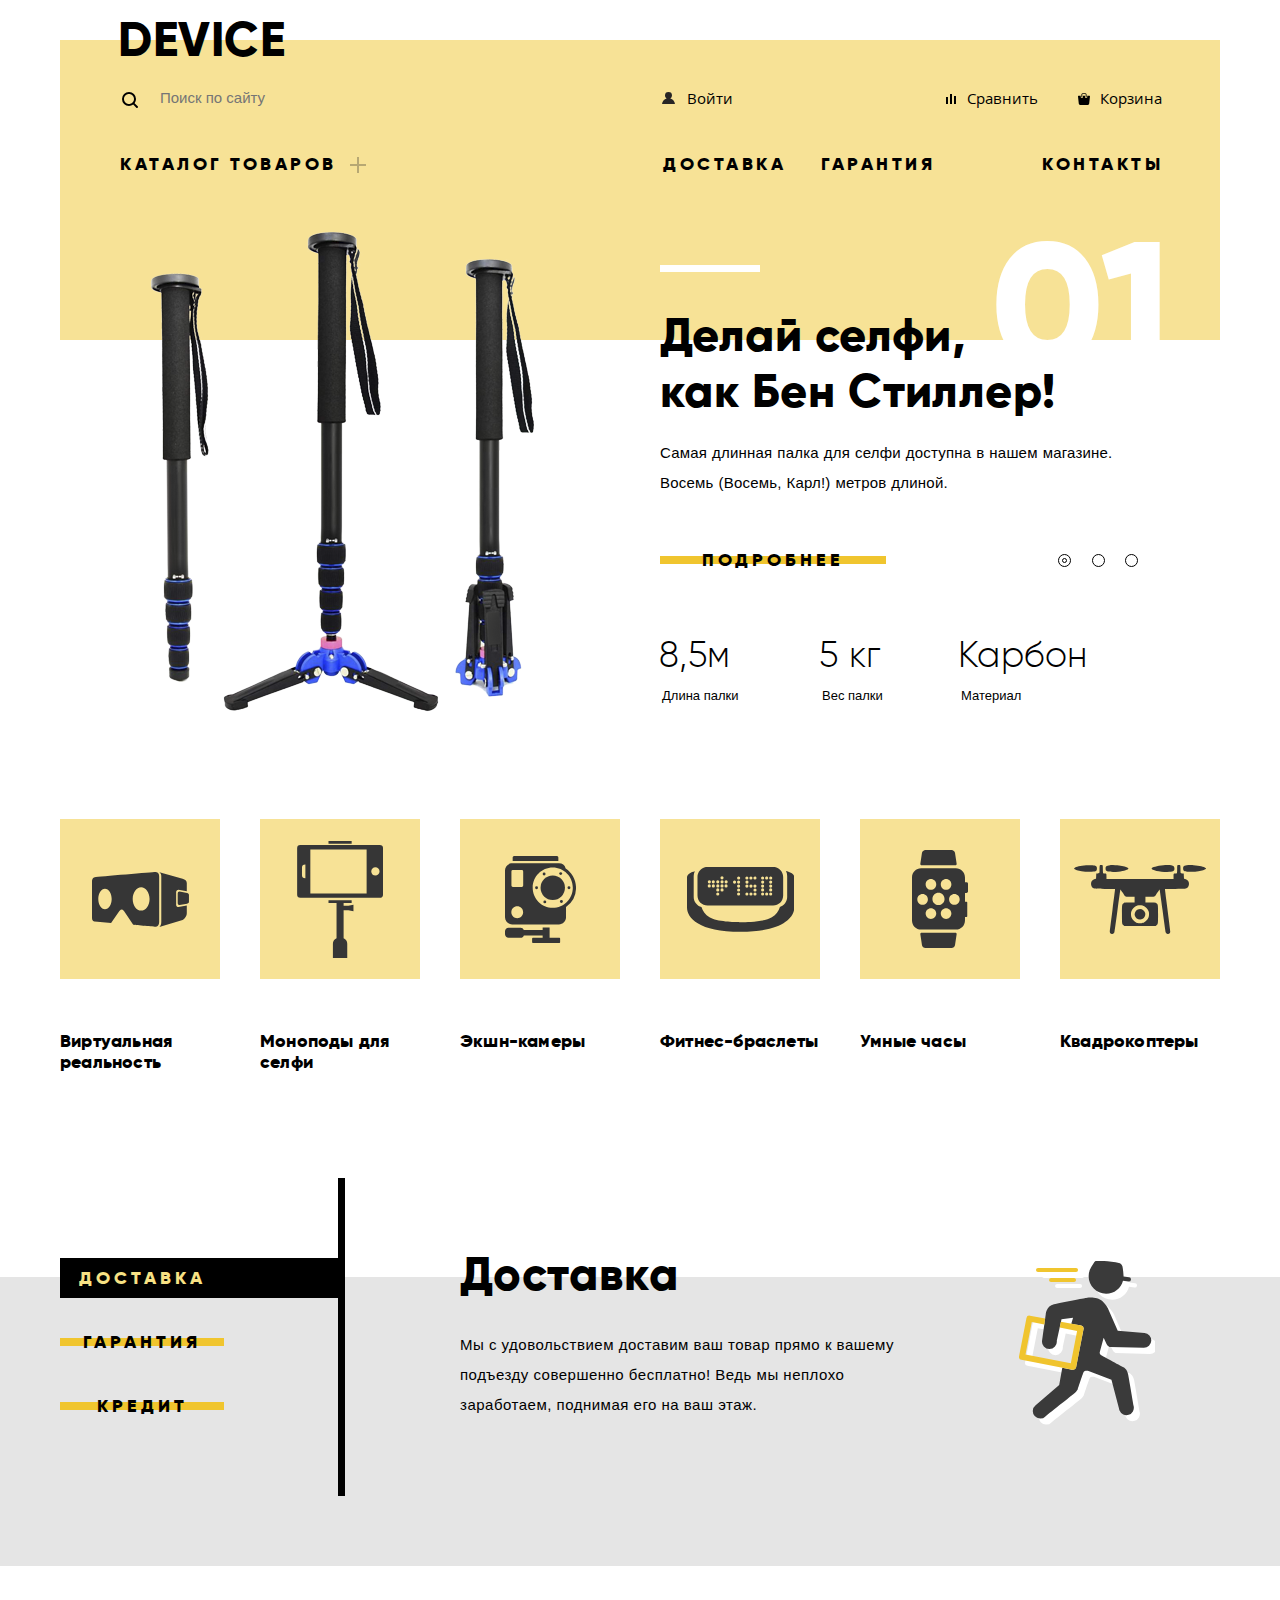
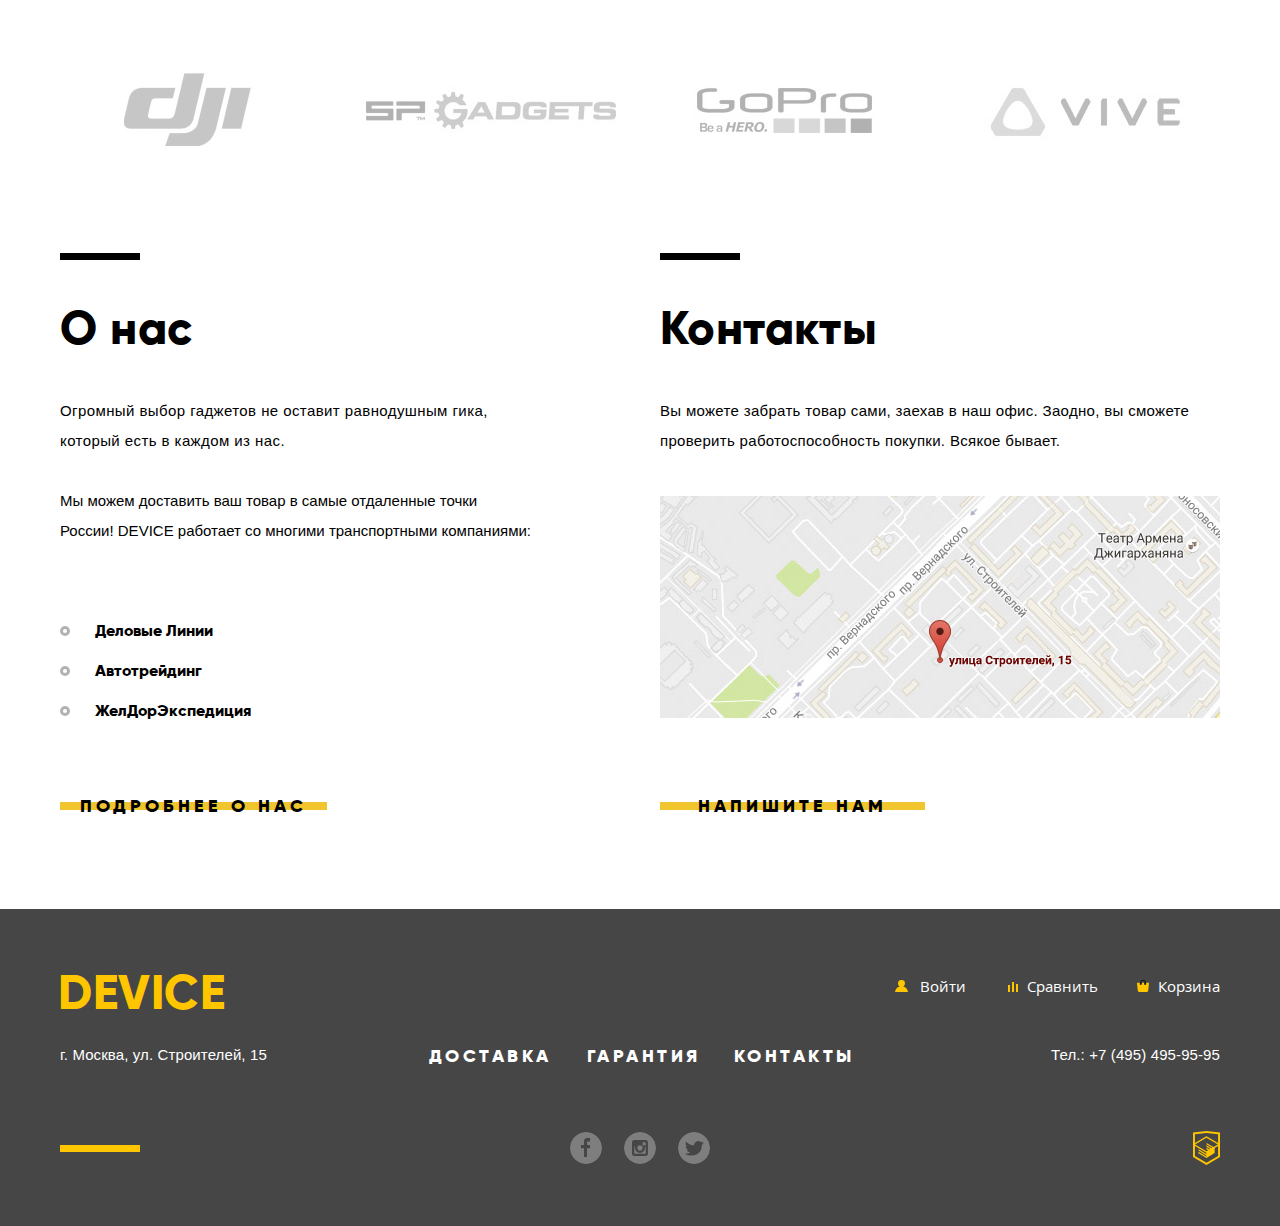
==== index.html @ 66580e78 "Всё готово" ====
<!DOCTYPE html>
<html lang="ru">

<head>
  <meta charset="utf-8">
  <title>HTML Academy: Девайс</title>
  <link rel="stylesheet" href="css/normalize.css">
  <link rel="stylesheet" href="css/style.min.css">
</head>

<body>
  <header class="header">
    <a class="logo logo--header">DEVICE</a>
    <ul class="control">
      <li class="control__item control__item--search">
        <form action="https://echo.htmlacademy.ru" class="form-search">
          <label for="search" class="visually-hidden">Поиск по сайту</label>
          <input id="search" class="form-search__input" type="search" placeholder="Поиск по сайту">
          <button class="form-search__btn" type="submit">Найти</button>
        </form>
      </li>
      <li>
        <ul class="menu-user menu-user--header">
          <li>
            <ul class="sign">
              <li class="control__item menu-user__item menu-user__item--login"><a class="menu-user__link" href="#">Войти</a></li>
            </ul>
          </li>
          <li class="control__item menu-user__item menu-user__item--compare"><a class="menu-user__link" href="#">Сравнить</a></li>
          <li class="control__item menu-user__item menu-user__item--backet"><a class="menu-user__link" href="#">Корзина</a></li>
        </ul>
      </li>
    </ul>
    <nav class="main-nav">
      <ul class="main-nav__items">
        <li class="main-nav__item catalog">
          <a class="main-nav__link" href="#">Каталог товаров</a>
          <div class="submenu">
            <ul class="submenu__items">
              <li class="submenu__item"><a class="submenu__link" href="#">Виртуальная реальность</a></li>
              <li class="submenu__item"><a class="submenu__link" href="#">Фитнес-браслеты</a></li>
              <li class="submenu__item"><a class="submenu__link" href="#">Квадрокоптеры</a></li>
              <li class="submenu__item"><a class="submenu__link" href="#">Моноподы для селфи</a></li>
              <li class="submenu__item"><a class="submenu__link" href="#">Умные часы</a></li>
              <li class="submenu__item"><a class="submenu__link" href="#">Экшн-камеры</a></li>
            </ul>
          </div>
        </li>
        <li class="main-nav__item"><a class="main-nav__link" href="#">Доставка</a></li>
        <li class="main-nav__item"><a class="main-nav__link" href="#">Гарантия</a></li>
        <li class="main-nav__item"><a class="main-nav__link" href="#">Контакты</a></li>
      </ul>
    </nav>



      <h1 class="visually-hidden">Интернет-магазин гаджетов «DEVICE»</h1>
      <section class="popular-slider">
        <h2 class="visually-hidden">Популярные товары</h2>
        <input class="popular-slider__radio-btn" type="radio" name="toggle" id="slide1" checked>
        <input class="popular-slider__radio-btn" type="radio" name="toggle" id="slide2">
        <input class="popular-slider__radio-btn" type="radio" name="toggle" id="slide3">
        <div class="popular-slider__controls">
          <label for="slide1" class="popular-slider__control" tabindex="0"><span class="visually-hidden">Палка для селфи</span></label>
          <label for="slide2" class="popular-slider__control" tabindex="0"><span class="visually-hidden">Фитнес-браслет</span></label>
          <label for="slide3" class="popular-slider__control" tabindex="0"><span class="visually-hidden">Квадрокоптер</span></label>
        </div>
        <div class="popular-slider__wrapper">
          <div class="popular-slider__item popular-slider__item--slide1">
            <div class="popular-slider__image">
              <img src="img/slide1.png" alt="Палка для селфи" width="384" height="486">
            </div>
            <div class="popular-slider__info">
              <h3 class="popular-slider__title title">Делай селфи,<br> как Бен Стиллер!</h3>
              <p class="popular-slider__description text">Самая длинная палка для селфи доступна в нашем магазине. Восемь (Восемь, Карл!) метров длиной.</p>
              <a class="popular-slider__btn btn" href="#">Подробнее</a>
              <table class="popular-slider__parameters">
                <tr>
                  <td class="popular-slider__parameter-value">8,5м</td>
                  <td class="popular-slider__parameter-value"> 5 кг</td>
                  <td class="popular-slider__parameter-value">Карбон</td>
                </tr>
                <tr>
                  <th class="popular-slider__parameter-description">Длина палки</th>
                  <th class="popular-slider__parameter-description">Вес палки</th>
                  <th class="popular-slider__parameter-description">Материал</th>
                </tr>
              </table>
            </div>
          </div>

          <div class="popular-slider__item popular-slider__item--slide2">
            <div class="popular-slider__image">
              <img src="img/slide2.png" alt="Фитнес-браслет" width="345" height="485">
            </div>
            <div class="popular-slider__info">
              <h3 class="popular-slider__title title">Худеем<br> правильно!</h3>
              <p class="popular-slider__description text">Мотивирующие фитнес-браслеты помогут найти в себе силы не пропускать занятия и соблюдать диету.</p>
              <a class="popular-slider__btn btn" href="#">Подробнее</a>
              <table class="popular-slider__parameters">
                <tr>
                  <td class="popular-slider__parameter-value">48 часов</td>
                </tr>
                <tr>
                  <th class="popular-slider__parameter-description">Без подзарядки</th>
                </tr>
              </table>
            </div>
          </div>

          <div class="popular-slider__item popular-slider__item--slide3">
            <div class="popular-slider__image">
              <img src="img/slide3.png" alt="Квадрокоптер" width="526" height="334">
            </div>
            <div class="popular-slider__info">
              <h3 class="popular-slider__title title">Порхает как бабочка, жалит как пчела!</h3>
              <p class="popular-slider__description text">Этот обычный, на первый взгляд, квадрокоптер оснащен мощным лазером, замаскированным под стандартную камеру.</p>
              <a class="popular-slider__btn btn" href="#">Подробнее</a>
              <table class="popular-slider__parameters">
                <tr>
                  <td class="popular-slider__parameter-value">800 м</td>
                  <td class="popular-slider__parameter-value">50 м</td>
                </tr>
                <tr>
                  <th class="popular-slider__parameter-description">Дальность полёта</th>
                  <th class="popular-slider__parameter-description">Радиус поражения</th>
                </tr>
              </table>
            </div>
          </div>
        </div>
      </section>
    </header>
    <main class="content">
      <section class="catalog-category">
        <h2 class="visually-hidden">Каталог товаров</h2>
        <ul class="catalog-category__items">
          <li class="catalog-category__item">
            <a class="catalog-category__link" href="catalog.html">
              <div class="catalog-category__image-wrapper">
                <img src="img/category-1.svg" alt="Виртуальная реальность">
              </div>
              <h3 class="catalog-category__name">Виртуальная реальность</h3>
            </a>
          </li>
          <li class="catalog-category__item">
            <a class="catalog-category__link" href="catalog.html">
              <div class="catalog-category__image-wrapper">
                <img src="img/category-2.svg" alt="Моноподы для селфи">
              </div>
              <h3 class="catalog-category__name">Моноподы для селфи</h3>
            </a>
          </li>
          <li class="catalog-category__item">
            <a class="catalog-category__link" href="catalog.html">
              <div class="catalog-category__image-wrapper">
                <img src="img/category-3.svg" alt="Экшн-камеры">
              </div>
              <h3 class="catalog-category__name">Экшн-камеры</h3>
            </a>
          </li>
          <li class="catalog-category__item">
            <a class="catalog-category__link" href="catalog.html">
              <div class="catalog-category__image-wrapper">
                <img src="img/category-4.svg" alt="Фитнес-браслеты">
              </div>
              <h3 class="catalog-category__name">Фитнес-браслеты</h3>
            </a>
          </li>
          <li class="catalog-category__item">
            <a class="catalog-category__link" href="catalog.html">
              <div class="catalog-category__image-wrapper">
                <img src="img/category-5.svg" alt="Умные часы">
              </div>
              <h3 class="catalog-category__name">Умные часы</h3>
            </a>
          </li>
          <li class="catalog-category__item">
            <a class="catalog-category__link" href="catalog.html">
              <div class="catalog-category__image-wrapper">
                <img src="img/category-6.svg" alt="Квадрокоптеры">
              </div>
              <h3 class="catalog-category__name">Квадрокоптеры</h3>
            </a>
          </li>
        </ul>
      </section>

    <section class="services">
      <h2 class="visually-hidden">Услуги</h2>
      <div class="services__wrapper">

        <input class="services__radio-btn" type="radio" name="tab" id="tab1" checked>
        <input class="services__radio-btn" type="radio" name="tab" id="tab2">
        <input class="services__radio-btn" type="radio" name="tab" id="tab3">

        <div class="services__controls">
          <label for="tab1" class="services__control btn" tabindex="0">Доставка</label>
          <label for="tab2" class="services__control btn" tabindex="0">Гарантия</label>
          <label for="tab3" class="services__control btn" tabindex="0">Кредит</label>
        </div>

        <div class="services__items">
          <div class="services__item services__item--delivery">
            <h2 class="services__name title">Доставка</h2>
            <p class="services__description text">Мы с удовольствием доставим ваш товар прямо к вашему подъезду совершенно бесплатно! Ведь мы неплохо заработаем, поднимая его на ваш этаж.</p>
          </div>
          <div class="services__item services__item--warranty">
            <h2 class="services__name title">Гарантия</h2>
            <p class="services__description text">Если из-за возгорания купленного у нас товара у вас сгорит дом — не переживайте, мы выдадим вам новый. Товар, не дом, конечно же.</p>
          </div>
          <div class="services__item services__item--credit">
            <h2 class="services__name title">Кредит</h2>
            <p class="services__description text">Залезть в долговую яму стало проще! Кредитные консультанты подберут для вас наиболее выгодные условия кредита. Выгодные для нашего банка, разумеется.</p>
          </div>
        </div>
      </div>
    </section>
    <section class="logotypes">
      <h2 class="visually-hidden">Производители</h2>
      <div class="logotypes__items">
        <a class="logotypes__link logotypes__link--logo1" href="#">
          <img class="active" src="img/logo1.jpg" alt="DJI">
          <img class="noactive" src="img/logo1-noactive.jpg" alt="DJI">
        </a>
        <a class="logotypes__link logotypes__link--logo2" href="#">
          <img class="active" src="img/logo2.jpg" alt="SP-Gadgets">
          <img class="noactive" src="img/logo2-noactive.jpg" alt="SP-Gadgets">
        </a>
        <a class="logotypes__link logotypes__link--logo3" href="#">
          <img class="active" src="img/logo3.jpg" alt="GoPro">
          <img class="noactive" src="img/logo3-noactive.jpg" alt="GoPro">
        </a>
        <a class="logotypes__link logotypes__link--logo4" href="#">
          <img class="active" src="img/logo4.jpg" alt="Vive">
          <img class="noactive" src="img/logo4-noactive.jpg" alt="Vive">

        </a>
      </div>
    </section>
    <section class="info">
      <div class="about">
        <h2 class="about__title title">О нас</h2>
        <p class="about__text text">Огромный выбор гаджетов не оставит равнодушным гика, который есть в каждом из нас.</p>
        <p class="about__text text">Мы можем доставить ваш товар в самые отдаленные точки России! DEVICE работает со многими транспортными компаниями:</p>
        <ul class="about__partners-items">
          <li class="about__partners-item">Деловые Линии</li>
          <li class="about__partners-item">Автотрейдинг</li>
          <li class="about__partners-item">ЖелДорЭкспедиция</li>
        </ul>
        <a href="about.html" class="about__btn btn">Подробнее о нас</a>
      </div>
      <div class="contacts">
        <h2 class="contacts__title title">Контакты</h2>
        <p class="contacts__text text">Вы можете забрать товар сами, заехав в наш офис. Заодно, вы сможете проверить работоспособность покупки. Всякое бывает.</p>
        <a class="contacts__map" href="#"><img src="img/map.jpg" alt="г. Москва, ул. Строителей, 15"></a>
        <a class="contacts__btn btn" href="#">Напишите нам</a>
      </div>
    </section>
  </main>


  <footer class="footer">
    <div class="footer__user-menu">
      <a class="logo logo--footer" href="index.html">Device</a>
      <div class="user-menu">
        <ul class="user-menu__items">
          <li class="user-menu__item user-menu__item--login"><a class="user-menu__link" href="#">Войти</a></li>
          <li class="user-menu__item user-menu__item--compare"><a class="user-menu__link" href="#">Сравнить</a></li>
          <li class="user-menu__item user-menu__item--backet"><a class="user-menu__link" href="#">Корзина</a></li>
        </ul>
      </div>

    </div>

    <div class="footer__info">
      <span class="footer__address text">г. Москва, ул. Строителей, 15</span>
      <nav class="main-nav main-nav--footer">
        <ul class="main-nav__items">
          <li class="main-nav__item"><a class="main-nav__link" href="#">Доставка</a></li>
          <li class="main-nav__item"><a class="main-nav__link" href="#">Гарантия</a></li>
          <li class="main-nav__item"><a class="main-nav__link" href="#">Контакты</a></li>
        </ul>
      </nav>
      <a href="tel:+74954959595" class="footer__contact text">Тел.: +7 (495) 495-95-95</a>
    </div>

    <section class="footer__social">
      <div class="footer__decoration"></div>
      <div class="social">
        <h2 class="visually-hidden">Ссылки на социальные сети</h2>
        <a class="social__btn social__btn--fb" href="#"><span class="visually-hidden">Фейсбук</span></a>
        <a class="social__btn social__btn--inst" href="#"><span class="visually-hidden">Инстаграмм</span></a>
        <a class="social__btn social__btn--tw" href="#"><span class="visually-hidden">Твиттер</span></a>
      </div>
      <a class="footer__copyright" href="https://htmlacademy.ru/intensive/htmlcss"><span class="visually-hidden">HTML Академия</span></a>
    </section>
  </footer>

  <div class="popup-map">
    <button class="popup-map__close" type="button"><span class="visually-hidden">Закрыть</span></button>
    <iframe src="https://api-maps.yandex.ru/frame/v1/-/CZtouSKG" width="960" height="560"></iframe>

  </div>
  <div class="popup-feedback">
    <button class="popup-feedback__close" type="button"><span class="visually-hidden">Закрыть</span></button>
    <form class="popup-feedback__form" action="https://echo.htmlacademy.ru" method="post">
      <div class="popup-feedback__line">
        <label class="popup-feedback__label">Ваше имя:
          <input type="text" class="popup-feedback__field" name="username" placeholder="Представьтесь, пожалуйста">
        </label>
        <label class="popup-feedback__label">Ваш e-mail:
          <input type="email" class="popup-feedback__field" name="useremail" placeholder="Для отправки ответа">
        </label>
      </div>
      <label for="letter" class="popup-feedback__label">Текст письма:</label>
      <textarea class="popup-feedback__letter" name="letter" id="letter" cols="25" rows="7" placeholder="В свободной форме"></textarea>
      <button type="submit" class="popup-feedback__btn btn" name="submit">Отправить</button>
    </form>

  </div>

  <script src="js/script.min.js"></script>

</body>

</html>
---- css/style.min.css ----
.text,body,html{margin:0;color:#000}.btn,.text,.title,a,body,html{color:#000}.btn::before,.catalog::after,.control__item::before,.form-search__btn::after,.popular-slider__control::after{content:""}@font-face{font-family:Gilroy;font-weight:800;font-style:normal;src:url(../fonts/gilroyextrabold.woff2) format("woff2"),url(../fonts/gilroyextrabold.woff) format("woff")}@font-face{font-family:Gilroy;font-weight:300;font-style:normal;src:url(../fonts/gilroylight.woff2) format("woff2"),url(../fonts/gilroylight.woff) format("woff")}@font-face{font-family:"Open Sans";font-weight:400;font-style:normal;src:url(../fonts/opensans.woff2) format("woff2"),url(../fonts/opensans.woff) format("woff")}@font-face{font-family:"Open Sans";font-weight:300;font-style:normal;src:url(../fonts/opensanslight.woff2) format("woff2"),url(../fonts/opensanslight.woff) format("woff")}body,html{min-width:1200px;padding:0;background-color:#fff;font-family:"Open Sans",Arial,sans-serif;font-weight:400}img{max-width:100%;height:auto}a{text-decoration:none}a:hover{opacity:.6}a:active{opacity:.3}.title{margin-bottom:0;font-family:Gilroy,Arial,sans-serif;font-weight:800;font-size:47px;letter-spacing:.4px;line-height:56px;word-spacing:.5px}.text{font-family:OpenSans,Arial,sans-serif;font-weight:300;font-size:15px;line-height:30px;text-transform:none}.btn,.logo,.main-nav__item{font-family:Gilroy,Arial,sans-serif;font-weight:800;text-transform:uppercase}.visually-hidden{position:absolute;width:1px;height:1px;margin:-1px;border:0;padding:0;clip:rect(0 0 0 0);overflow:hidden}.btn{position:relative;display:inline-block;vertical-align:top;font-size:18px;line-height:20px;letter-spacing:4px;text-align:center;padding:10px 42px;z-index:1}.btn::before{width:100%;height:8px;position:absolute;top:50%;left:0;background-color:#f0c52e;-webkit-transform:translateY(-50%);-ms-transform:translateY(-50%);transform:translateY(-50%);-webkit-transition:height .2s;-o-transition:height .2s;transition:height .2s;z-index:-1}.btn:focus::before,.btn:hover::before{height:100%;-webkit-transition:all .2s;-o-transition:all .2s;transition:all .2s}.btn:hover{opacity:1}.btn:active{color:rgba(0,0,0,.3)}.popular-slider__radio-btn,.services__radio-btn{display:none}.control,.menu-user--header{display:-webkit-box;display:-ms-flexbox}.header{width:1160px;min-height:328px;margin:12px auto 0;padding-top:20px;position:relative;background:0 0;-webkit-box-shadow:none;box-shadow:none;background-image:-webkit-linear-gradient(top,#fff 0,#fff 28px,#F7E296 28px,#F7E296 328px,#fff 328px,#fff 100%);background-image:-o-linear-gradient(top,#fff 0,#fff 28px,#F7E296 28px,#F7E296 328px,#fff 328px,#fff 100%);background-image:linear-gradient(to bottom,#fff 0,#fff 28px,#F7E296 28px,#F7E296 328px,#fff 328px,#fff 100%)}.header--catalog{height:373px;background-image:-webkit-gradient(linear,left top,left bottom,color-stop(0,transparent),color-stop(7.5%,transparent),color-stop(7.5%,#F7E296),color-stop(55%,#F7E296),color-stop(55%,transparent),to(transparent));background-image:-webkit-linear-gradient(top,transparent 0,transparent 7.5%,#F7E296 7.5%,#F7E296 55%,transparent 55%,transparent 100%);background-image:-o-linear-gradient(top,transparent 0,transparent 7.5%,#F7E296 7.5%,#F7E296 55%,transparent 55%,transparent 100%);background-image:linear-gradient(to bottom,transparent 0,transparent 7.5%,#F7E296 7.5%,#F7E296 55%,transparent 55%,transparent 100%)}.logo{position:absolute;font-size:48px;line-height:55px;letter-spacing:.5px;color:#000;top:0}.logo--header{top:0;left:58px}.logo--catalog{top:3px;left:58px}.logo:hover{opacity:.6}.control__item--logout .control__link,.logo:active{opacity:.3}.control{display:flex;margin:42px 0 15px;padding:0 60px;-webkit-box-pack:justify;-ms-flex-pack:justify;justify-content:space-between;-webkit-box-align:center;-ms-flex-align:center;align-items:center;list-style:none}.menu-user--header,.sign{padding:0;list-style:none}.menu-user--header{margin:0;width:498px;display:flex;-webkit-box-pack:justify;-ms-flex-pack:justify;justify-content:space-between}.form-search,.sign{display:-webkit-box;display:-ms-flexbox}.sign{width:280px;margin:0 auto 0 0;display:flex;-webkit-box-pack:start;-ms-flex-pack:start;justify-content:flex-start}.control__item{margin-right:37px;padding-left:25px;position:relative;font-size:15px;line-height:36px}.control__item:last-child{margin-right:0}.control__item--search{margin-right:auto}.control__item--profile{margin:0}.control__item--logout{padding-left:20px}.control__item--logout .control__link:hover{opacity:.6}.control__item--logout .control__link:active{opacity:1}.control__item::before{position:absolute;top:12px;left:0;cursor:pointer}.control__item--search::before{top:18px;left:2px;width:16px;height:16px;background-image:url(../img/search.svg);background-repeat:no-repeat}.menu-user__item--login::before,.menu-user__item--profile::before{width:13px;height:12px;background-image:url(../img/user.svg);background-repeat:no-repeat}.menu-user__item--compare::before{top:14px;left:4px;width:10px;height:10px;background-image:url(../img/compare.svg);background-repeat:no-repeat}.menu-user__item--backet::before{top:13px;left:3px;width:12px;height:12px;background-image:url(../img/cart.svg);background-repeat:no-repeat}.menu-user__item:hover::before{opacity:.6}.menu-user__item:active::before{opacity:.3}.form-search{display:flex}.form-search__btn{width:84px;height:47px;margin-left:-4px;color:#F7E296;border:none;background-color:#F7E296;cursor:none;position:relative}.form-search__btn::after{width:350px;height:1px;position:absolute;top:42px;left:-350px;border-bottom:2px solid transparent}.form-search__input{width:330px;height:47px;padding-left:15px;font-size:15px;line-height:36px;color:rgba(0,0,0,.3);background-color:#F7E296;border:none}.form-search__input:hover{color:rgba(0,0,0,.6)}.form-search__input:focus{color:#000}.form-search__input:focus+.form-search__btn{color:#000;border:2px solid #000;cursor:pointer}.form-search__input:focus+.form-search__btn::after{border-bottom:2px solid #000}.form-search__input:focus+.form-search__btn:hover{color:#fff;background-color:#000}.form-search__input:focus+.form-search__btn:active{color:rgba(255,255,255,.3)}.main-nav__items{display:-webkit-box;display:-ms-flexbox;display:flex;margin:32px 0 15px;padding:0 60px 35px;-webkit-box-pack:start;-ms-flex-pack:start;justify-content:flex-start;-webkit-box-align:center;-ms-flex-align:center;align-items:center;list-style:none}.main-nav__item{margin-right:35px;font-size:18px;line-height:23px;letter-spacing:3.5px}.main-nav__item:last-child{margin-right:-3px;padding-right:0}.main-nav__item:nth-child(3){margin-right:107px}.catalog{width:220px;margin-right:auto;position:relative}.catalog::after{position:absolute;top:4px;right:-26px;width:16px;height:16px;background-image:url(../img/plus.svg);background-repeat:no-repeat;opacity:.3;cursor:pointer}.submenu{position:absolute;top:20px;left:-60px;display:none;z-index:30}.catalog:hover .submenu{display:block}.submenu__items{width:700px;margin:5px 0 0;padding:25px 400px 29px 60px;min-height:100px;display:-webkit-box;display:-ms-flexbox;display:flex;-ms-flex-wrap:wrap;flex-wrap:wrap;border:none;background-color:#F7E296;list-style:none}.submenu__item{font-family:OpenSans,Arial,sans-serif;font-weight:400;font-size:15px;line-height:36px;text-transform:none;letter-spacing:normal;padding:0}.submenu__item:nth-child(3n+1){min-width:240px}.submenu__item:nth-child(3n){min-width:260px}.submenu__item:nth-child(3n+2){min-width:200px}.submenu__item:last-child{min-width:300px}.popular-slider{width:1160px;min-height:500px;background-color:transparent;position:relative}.popular-slider__item{width:1110px;display:none;-webkit-box-orient:horizontal;-webkit-box-direction:normal;-ms-flex-direction:row;flex-direction:row;-webkit-box-pack:justify;-ms-flex-pack:justify;justify-content:space-between;-ms-flex-wrap:nowrap;flex-wrap:nowrap;min-height:500px;position:relative}.popular-slider__image{min-width:480px;-webkit-box-sizing:border-box;box-sizing:border-box}.popular-slider__item--slide1 .popular-slider__image{padding-top:2px;padding-left:90px}.popular-slider__item--slide2 .popular-slider__image{padding-top:5px;padding-left:115px}.popular-slider__item--slide3 .popular-slider__image{padding-top:40px;padding-left:30px}.popular-slider__info{width:510px}.popular-slider__controls{display:-webkit-box;display:-ms-flexbox;display:flex;-webkit-box-pack:justify;-ms-flex-pack:justify;justify-content:space-between;position:absolute;bottom:254px;right:82px;width:80px;height:11px;z-index:20}.popular-slider__control{width:11px;height:11px;background-color:transparent;border:1px solid #000;border-radius:50%;cursor:pointer;position:relative}.popular-slider__control::after{display:none;position:absolute;top:3px;left:3px;width:3px;height:3px;border:1px solid #000;border-radius:50%}#slide1:checked~.popular-slider__controls .popular-slider__control[for=slide1]::after,#slide2:checked~.popular-slider__controls .popular-slider__control[for=slide2]::after,#slide3:checked~.popular-slider__controls .popular-slider__control[for=slide3]::after{display:block;-webkit-box-ordinal-group:31;-ms-flex-order:30;order:30}#slide1:checked~.popular-slider__wrapper .popular-slider__item--slide1,#slide2:checked~.popular-slider__wrapper .popular-slider__item--slide2,#slide3:checked~.popular-slider__wrapper .popular-slider__item--slide3{display:-webkit-box;display:-ms-flexbox;display:flex;-webkit-box-ordinal-group:21;-ms-flex-order:20;order:20}.popular-slider__item--slide1::before,.popular-slider__item--slide2::before,.popular-slider__item--slide3::before{position:absolute;top:-10px;right:-2px;font-family:Gilroy,Arial,sans-serif;font-size:179.2px;font-weight:800;line-height:179.2px;color:#fff;-ms-flex-item-align:end;align-self:flex-end}.popular-slider__item--slide1::before{content:"01"}.popular-slider__item--slide2::before{content:"02"}.popular-slider__item--slide3::before{content:"03"}.about::before,.about__partners-item::before,.breadcrumbs__link::after,.contacts::before,.content--catalog::before,.popular-slider__title::before,.services__controls::after,.user-menu__item::before{content:""}.popular-slider__title{margin:0 0 19px;padding-top:81px;position:relative}.popular-slider__title::before{position:absolute;top:39px;width:100px;height:7px;border:none;background-color:#fff}.popular-slider__description{padding-right:10px;letter-spacing:.2px;word-spacing:.6px}.popular-slider__description:last-of-type{margin-bottom:42px}.popular-slider__btn{margin-bottom:52px}.popular-slider__parameters{margin-left:-4px;margin-bottom:111px}.popular-slider__parameter-value{width:160px;font-family:Gilroy,Arial,sans-serif;font-size:36px;font-weight:400;line-height:40px;letter-spacing:.3px;color:#000}.popular-slider__item--slide1 .popular-slider__parameter-value:nth-child(1),.popular-slider__item--slide3 .popular-slider__parameter-value:nth-child(1){width:156px}.popular-slider__item--slide1 .popular-slider__parameter-value:nth-child(2),.popular-slider__item--slide3 .popular-slider__parameter-value:nth-child(2){width:135px}.popular-slider__parameter-description{padding:8px 0 0 4px;text-align:left;font-family:OpenSans,Arial,sans-serif;font-size:13px;font-weight:300;line-height:20px;color:#000}.about__partners-item,.catalog-category__name,.main-nav--footer .main-nav__item{font-family:Gilroy,Arial,sans-serif;font-weight:800}.content{width:100%}.catalog-category{width:1160px;margin:0 auto 55px}.catalog-category__image-wrapper,.catalog-category__link{width:160px;-webkit-box-orient:vertical;-webkit-box-direction:normal}.catalog-category__items{display:-webkit-box;display:-ms-flexbox;display:flex;padding:0;margin:0;-webkit-box-pack:justify;-ms-flex-pack:justify;justify-content:space-between;-ms-flex-wrap:wrap;flex-wrap:wrap;-webkit-box-sizing:border-box;box-sizing:border-box;list-style:none}.catalog-category__item{margin-right:40px;margin-bottom:30px}.catalog-category__item:nth-child(6n){margin-right:0}.catalog-category__item:last-child{margin-right:auto}.catalog-category__image-wrapper{height:160px;margin-bottom:34px;background-color:#F7E296;display:-webkit-box;display:-ms-flexbox;display:flex;-ms-flex-direction:column;flex-direction:column;-webkit-box-align:center;-ms-flex-align:center;align-items:center;-webkit-box-pack:center;-ms-flex-pack:center;justify-content:center}.catalog-category__link{display:-webkit-box;display:-ms-flexbox;display:flex;-ms-flex-direction:column;flex-direction:column}.catalog-category__link:focus,.catalog-category__link:hover{opacity:1}.catalog-category__image-wrapper:focus,.catalog-category__image-wrapper:hover{background-color:#F0C52E}.catalog-category__link:active .catalog-category__img{opacity:.3}.catalog-category__name{font-size:18px;line-height:21px;letter-spacing:.2px}.services{width:100%;margin-bottom:95px;min-height:390px;background-image:-webkit-gradient(linear,left top,left bottom,color-stop(0,#fff),color-stop(26%,#fff),color-stop(26%,#E5E5E5),to(#E5E5E5));background-image:-webkit-linear-gradient(top,#fff 0,#fff 26%,#E5E5E5 26%,#E5E5E5 100%);background-image:-o-linear-gradient(top,#fff 0,#fff 26%,#E5E5E5 26%,#E5E5E5 100%);background-image:linear-gradient(to bottom,#fff 0,#fff 26%,#E5E5E5 26%,#E5E5E5 100%)}.services__wrapper{width:1160px;margin:0 auto;display:-webkit-box;display:-ms-flexbox;display:flex;-webkit-box-pack:justify;-ms-flex-pack:justify;justify-content:space-between}.services__controls{width:285px;padding-top:82px;display:-webkit-box;display:-ms-flexbox;display:flex;-webkit-box-orient:vertical;-webkit-box-direction:normal;-ms-flex-direction:column;flex-direction:column;-webkit-box-pack:start;-ms-flex-pack:start;justify-content:flex-start;position:relative}.services__controls::after{position:absolute;top:2px;right:0;width:7px;min-height:318px;border:none;background-color:#000}.services__control{width:164px;margin:0 0 24px;padding:10px 0;text-align:center;cursor:pointer}.services__items{margin-left:100px}.services__item{display:none;min-height:238px;margin-top:0;margin-right:65px;padding-right:258px;padding-top:70px;background-color:transparent;background-repeat:no-repeat;background-position:right 85px}#tab1:checked~.services__items .services__item--delivery,#tab2:checked~.services__items .services__item--warranty,#tab3:checked~.services__items .services__item--credit{display:block}.info,.logotypes__items{display:-webkit-box;display:-ms-flexbox}.services__item--delivery{background-image:url(../img/delivery.svg)}.services__item--warranty{background-image:url(../img/warranty.svg)}.services__item--credit{background-image:url(../img/credit.svg)}#tab1:checked~.services__controls .services__control[for=tab1],#tab2:checked~.services__controls .services__control[for=tab2],#tab3:checked~.services__controls .services__control[for=tab3]{color:#F7E184}#tab1:checked~.services__controls .services__control[for=tab1]::before,#tab2:checked~.services__controls .services__control[for=tab2]::before,#tab3:checked~.services__controls .services__control[for=tab3]::before{height:100%;width:280px;background-color:#000}.services__name{margin-top:0;margin-bottom:28px;letter-spacing:.8px}.services__description{width:437px;letter-spacing:.5px}.logotypes{width:1160px;margin:0 auto 92px}.logotypes__items{display:flex;-webkit-box-pack:justify;-ms-flex-pack:justify;justify-content:space-between}.logotypes__link{display:block;width:260px;height:100px;background-color:#fff;background-repeat:no-repeat;opacity:.3}.logotypes__link .active{display:none}.logotypes__link:hover .active{display:block}.logotypes__link:hover .noactive{display:none}.logotypes__link:hover{opacity:1}.info{width:1160px;margin:0 auto 83px;display:flex;-webkit-box-pack:justify;-ms-flex-pack:justify;justify-content:space-between}.about,.contacts{width:560px;min-height:573px;display:-webkit-box;display:-ms-flexbox;display:flex;-webkit-box-orient:vertical;-webkit-box-direction:normal;-ms-flex-direction:column;flex-direction:column;-webkit-box-pack:start;-ms-flex-pack:start;justify-content:flex-start;-webkit-box-align:start;-ms-flex-align:start;align-items:flex-start;position:relative}.about::before,.contacts::before{position:absolute;top:0;left:0;width:80px;height:7px;background-color:#000}.about__title,.contacts__title{margin:0 0 40px;padding-top:47px}.about__text{max-width:460px;margin-bottom:30px;letter-spacing:.4px;word-spacing:.1px}.contacts__text{max-width:560px;margin-bottom:20px;letter-spacing:.3px;word-spacing:.1px}.about__text:last-of-type{margin-bottom:65px;letter-spacing:0;word-spacing:.01px;max-width:475px}.about__partners-items{margin:0 0 20px;padding:0;list-style:none}.about__partners-item{padding-left:35px;font-size:16px;line-height:40px;color:#000;position:relative}.about__partners-item::before{position:absolute;top:15px;left:0;width:4px;height:4px;border:3px solid rgba(0,0,0,.3);border-radius:50%}.contacts__map{margin-top:20px}.about__btn,.contacts__btn{margin-top:auto}.about__btn{padding:10px 20px}.contacts__btn{padding:10px 38px}.footer{width:100%;background-color:#464646}.footer__info,.footer__social,.footer__user-menu{width:1160px;margin:0 auto;display:-webkit-box;display:-ms-flexbox;display:flex;-webkit-box-pack:justify;-ms-flex-pack:justify;justify-content:space-between;-webkit-box-align:center;-ms-flex-align:center;align-items:center}.main-nav--footer .main-nav__items,.user-menu__items{display:-webkit-box;display:-ms-flexbox;list-style:none}.footer__user-menu{margin-bottom:32px;padding-top:59px;-webkit-box-pack:end;-ms-flex-pack:end;justify-content:flex-end;position:relative}.footer--catalog .footer__user-menu{padding-top:64px}.logo--footer{color:#FFC600;top:56px;left:-2px}.user-menu__items{width:325px;margin:0;padding:0;display:flex;-webkit-box-pack:justify;-ms-flex-pack:justify;justify-content:space-between;-webkit-box-align:center;-ms-flex-align:center;align-items:center}.user-menu__item{position:relative;padding-left:25px;font-size:15px;line-height:36px}.user-menu__item::before{position:absolute;top:12px;left:0}.user-menu__item--login::before,.user-menu__item--logout::before{width:13px;height:12px;background-image:url(../img/user-f.svg);background-repeat:no-repeat}.user-menu__item--compare::before{top:14px;left:6px;width:10px;height:10px;background-image:url(../img/compare-f.svg);background-repeat:no-repeat}.user-menu__item--backet::before{left:4px;width:12px;height:12px;background-image:url(../img/cart-f.svg);background-repeat:no-repeat}.user-menu__item:hover::before{opacity:.6}.user-menu__item:active::before{opacity:.3}.user-menu__link{color:#fff}.footer__info{margin-bottom:57px}.footer__address,.footer__contact{width:214px;color:#fff;letter-spacing:.1px;word-spacing:.1px;text-decoration:none}.footer__contact{text-align:right}.main-nav--footer .main-nav__items{max-width:700px;padding:2px 0 0 40px;display:flex;-ms-flex-wrap:wrap;flex-wrap:wrap;margin:0;-webkit-box-pack:center;-ms-flex-pack:center;justify-content:center;-webkit-box-align:center;-ms-flex-align:center;align-items:center}.breadcrumbs,.catalog-title,.filter{padding-left:60px}.breadcrumbs,.social{display:-webkit-box;display:-ms-flexbox}.main-nav--footer .main-nav__item{margin:0;padding-right:35px;font-size:18px;text-transform:uppercase;letter-spacing:3.5px;text-align:center}.main-nav--footer .main-nav__item:nth-of-type(2){padding-right:33px}.main-nav--footer .main-nav__item:nth-of-type(3){padding-right:37px}.main-nav--footer .main-nav__link{color:#fff;font-size:18px;line-height:36px}.footer__social{margin:0 auto;padding-bottom:60px}.footer__decoration{width:80px;height:7px;background-color:#FFC600}.social{display:flex;-webkit-box-pack:justify;-ms-flex-pack:justify;justify-content:space-between;min-width:140px;height:34px}.social__btn{width:32px;height:32px;margin-right:20px;border:none;border-radius:50%;background-color:transparent;background-repeat:no-repeat;opacity:.3}.social__btn--tw{background-image:url(../img/twitter.svg);margin-right:0}.social__btn--inst{background-image:url(../img/instagram.svg)}.social__btn--fb{background-image:url(../img/fb.svg)}.footer__copyright{width:27px;height:35px;margin-left:53px;background-image:url(../img/logo-html.svg);background-repeat:no-repeat}.social__btn:hover{opacity:.6}.breadcrumbs__link:active,.social__btn:active{opacity:.1}.catalog-title{margin-top:49px;margin-bottom:14px}.breadcrumbs{display:flex;-webkit-box-pack:start;-ms-flex-pack:start;justify-content:flex-start}.catalog-list,.catalog-wrapper,.filter{display:-webkit-box;display:-ms-flexbox}.breadcrumbs__current,.breadcrumbs__link{font-family:OpenSans,Arial,sans-serif;font-size:14px;line-height:36px;font-weight:400;color:rgba(0,0,0,.3)}.breadcrumbs__link{padding-right:40px;position:relative}.breadcrumbs__link::after{position:absolute;top:50%;right:20px;width:4px;height:4px;border-bottom:1px solid #000;border-right:1px solid #000;background-color:transparent;-webkit-transform:rotate(-45deg) translateY(-50%);-ms-transform:rotate(-45deg) translateY(-50%);transform:rotate(-45deg) translateY(-50%)}.content--catalog{width:100%;position:relative}.content--catalog::before{width:100%;height:70px;position:absolute;top:0;background-color:#EBEBEB;z-index:0}.catalog-wrapper{width:1160px;margin:0 auto;display:flex;-webkit-box-pack:justify;-ms-flex-pack:justify;justify-content:space-between}.catalog-list,.filter{display:flex;-webkit-box-orient:vertical;-webkit-box-direction:normal;-ms-flex-direction:column;flex-direction:column;-webkit-box-pack:start;-ms-flex-pack:start;justify-content:flex-start}.sort,.sort__crit{display:-webkit-box;display:-ms-flexbox}.filter{width:270px;margin-left:auto;-webkit-box-align:end;-ms-flex-align:end;align-items:flex-end;position:relative;z-index:10}.filter .section-title::after,.filter::after{content:"";width:50vw}.filter::after{height:100%;position:absolute;top:0;right:0;background-color:#EBEBEB;z-index:-10}.section-title{padding:11px 0;font-family:Gilroy,Arial,sans-serif;font-weight:800;font-size:16px;line-height:20px;text-transform:uppercase;letter-spacing:3.5px}.filter .section-title{margin-right:180px;position:relative}.filter .section-title::after{height:70px;position:absolute;top:-13px;right:-180px;background-color:#DCDCDC;z-index:-5}.catalog-list{width:760px;padding-left:70px;margin-right:auto}.sort{width:100%;height:70px;display:flex;-webkit-box-align:center;-ms-flex-align:center;align-items:center;-webkit-box-pack:start;-ms-flex-pack:start;justify-content:flex-start;z-index:10}.sort__crit{margin-left:22px;display:flex;-webkit-box-pack:justify;-ms-flex-pack:justify;justify-content:space-between;-webkit-box-align:center;-ms-flex-align:center;align-items:center}.sort__crit-item{margin-left:30px;font-family:OpenSans,Arial,sans-serif;font-size:14px;line-height:18px;font-weight:400;opacity:.3}.goods__item-price,.goods__item-title{line-height:21px;font-family:Gilroy,Arial,sans-serif}.sort__crit-item:nth-of-type(2){margin-left:32px}.sort__crit-item--current,.sort__crit-item:active{opacity:1}.sort__control{display:-webkit-box;display:-ms-flexbox;display:flex;-webkit-box-pack:justify;-ms-flex-pack:justify;justify-content:space-between;width:40px;margin-left:auto}.sort__btn{display:inline-block;vertical-align:middle;border:10px solid #000;border-right-width:5px;border-left-width:5px;border-right-color:transparent;border-left-color:transparent;opacity:.2}.goods__item-info,.goods__items{display:-webkit-box;display:-ms-flexbox}.sort__btn--up{border-top:0}.sort__btn--down{border-bottom:0}.sort__btn:focus,.sort__btn:hover{opacity:.4}.sort__btn--active,.sort__btn:active{opacity:1}.goods__items{margin:34px 0 0;padding:0;display:flex;-webkit-box-orient:horizontal;-webkit-box-direction:normal;-ms-flex-direction:row;flex-direction:row;-ms-flex-wrap:wrap;flex-wrap:wrap;-webkit-box-pack:justify;-ms-flex-pack:justify;justify-content:space-between;-ms-flex-line-pack:justify;align-content:space-between;list-style:none}.filter__options,.goods__item-hover,.popup-feedback__label{-webkit-box-orient:vertical;-webkit-box-direction:normal}.goods__item{margin-top:35px;position:relative}.goods__item-info{display:flex;-ms-flex-wrap:nowrap;flex-wrap:nowrap;-webkit-box-pack:justify;-ms-flex-pack:justify;justify-content:space-between;-webkit-box-align:baseline;-ms-flex-align:baseline;align-items:baseline}.goods__item-title{width:260px;font-weight:800;font-size:18px;letter-spacing:.3px}.goods__item-price{font-weight:400;font-size:16px}.goods__item-image{margin:0 0 14px;line-height:0}.goods__item:hover .goods__item-hover{display:-webkit-box;display:-ms-flexbox;display:flex}.goods__item-hover{width:360px;height:380px;margin:0;padding:0;display:none;-ms-flex-direction:column;flex-direction:column;-webkit-box-pack:center;-ms-flex-pack:center;justify-content:center;-webkit-box-align:center;-ms-flex-align:center;align-items:center;position:absolute;top:0;left:0;background-color:rgba(255,255,255,.7)}.goods__item-image--new::before{content:"new";position:absolute;padding-top:23px;padding-left:16px;top:28px;right:26px;width:44px;height:37px;font-family:Gilroy,Arial,sans-serif;font-size:14px;font-weight:800;text-transform:uppercase;color:rgba(0,0,0,.2);border:1px solid rgba(0,0,0,.2);border-radius:50%}.goods__btn{width:140px;padding:10px 30px}.goods__compare{font-family:OpenSans,Arial,sans-serif;font-weight:400;font-size:13px;line-height:36px;letter-spacing:1.1px;text-align:center;opacity:.5}.filter__cost-equal input,.filter__cost-equal label,.filter__name{font-family:Gilroy,Arial,sans-serif}.goods__compare:focus,.goods__compare:hover{opacity:1}.goods__compare:active{opacity:.2}.filter__checkbox:checked:hover+.filter__option::after,.filter__checkbox:checked:hover+.filter__option::before,.filter__checkbox:hover+.filter__option::before,.filter__radio:checked:hover+.filter__option::after,.filter__radio:checked:hover+.filter__option::before,.filter__radio:hover+.filter__option::before{opacity:.6}.filter__form{width:200px;margin-right:72px;-webkit-box-sizing:border-box;box-sizing:border-box}.filter__group{padding:0;border:none;margin-bottom:40px}.filter__group--color{margin-bottom:45px}.filter__group--cost{margin-top:84px;height:100px}.filter__name{font-weight:800;font-size:18px;line-height:20px;color:#000;position:relative}.filter__name::before{content:"";position:absolute;top:-14px;left:0;width:200px;height:1px;border-top:2px solid #000}.filter__range{height:24px;margin-top:27px;position:relative;cursor:pointer}.filter__range span{position:absolute;top:0;width:4px;height:4px;background-color:#ABABAB;border:8px solid #fff;border-radius:50%;-webkit-box-shadow:0 2px 1px 0 rgba(0,1,1,.3);box-shadow:0 2px 1px 0 rgba(0,1,1,.3)}.filter__range-left{left:-5px}.filter__range-right{left:107px}.filter__range span:hover{border:9px solid #fff;top:-1px}.filter__range-left:hover{left:-6px}.filter__range-right:hover{left:106px}.filter__range-left::before,.filter__range-right::before{content:"";display:block;position:absolute;left:13px;height:1px}.filter__range-left::before{width:96px;border-bottom:2px solid #91C92F}.filter__range-right::before{width:72px;border-bottom:2px solid #DBDBDB}.filter__cost-equal{display:-webkit-box;display:-ms-flexbox;display:flex}.filter__options,.page-list{display:-webkit-box;display:-ms-flexbox}.filter__cost-equal input{width:70px;margin-left:3px;border:none;background-color:transparent}.filter__cost-equal input,.filter__cost-equal label{font-size:14px;font-weight:400;color:rgba(0,0,0,.2)}.filter__option,.popup-feedback__field,.popup-feedback__letter{font-family:OpenSans,Arial,sans-serif;font-weight:400}.filter__options{margin-top:20px;display:flex;-ms-flex-direction:column;flex-direction:column}.filter__checkbox,.filter__radio{display:none}.filter__option{padding-left:40px;font-size:14px;line-height:40px;color:#000;position:relative;cursor:pointer}.filter__checkbox+.filter__option::before,.filter__checkbox:checked+.filter__option::after,.filter__radio+.filter__option::before,.filter__radio:checked+.filter__option::after{position:absolute;content:""}.filter__checkbox+.filter__option::before{top:9px;left:0;width:18px;height:18px;border:2px solid #000;border-radius:2px}.filter__checkbox:checked+.filter__option::after{top:11px;left:6px;width:15px;height:7px;border-left:4px solid #000;border-bottom:4px solid #000;-webkit-box-shadow:0 2px 0 0 #EBEBEB,inset 0 -2px 0 0 #EBEBEB;box-shadow:0 2px 0 0 #EBEBEB,inset 0 -2px 0 0 #EBEBEB;-webkit-transform:rotate(-45deg);-ms-transform:rotate(-45deg);transform:rotate(-45deg)}.filter__group--bluetooth{margin-bottom:30px}.filter__radio+.filter__option::before{top:6px;left:0;width:16px;height:16px;border:4px solid #000;border-radius:50%}.filter__radio:checked+.filter__option::after{top:14px;left:8px;width:6px;height:6px;border:1px solid #000;background-color:#000;border-radius:50%}.filter__btn,.page-list{background-color:#EBEBEB}.filter__btn{border:none}.page-list{height:70px;margin-top:23px;margin-bottom:73px;display:flex;-webkit-box-pack:justify;-ms-flex-pack:justify;justify-content:space-between;-webkit-box-align:center;-ms-flex-align:center;align-items:center}.page-list__number{display:-webkit-box;display:-ms-flexbox;display:flex;width:110px;margin-left:14px;-ms-flex-pack:distribute;justify-content:space-around}.page-list__item{font-family:Gilroy,Arial,sans-serif;font-weight:800;font-size:16px;text-transform:uppercase;letter-spacing:3.5px;background-color:transparent;color:#000;opacity:.3;cursor:pointer}.page-list__item--current{opacity:1}.page-list__item--next,.page-list__item--prev{height:20px;padding:25px 26px 25px 30px;opacity:1}.page-list__item--next:hover,.page-list__item--prev:hover{background-color:#D9D9D9}.page-list__item--next:active,.page-list__item--prev:active{color:rgba(0,0,0,.3)}.page-list__item:hover{opacity:.6}.page-list__item:active{opacity:1}.popup-feedback,.popup-map{position:fixed;top:0;bottom:0;right:0;left:0;margin:auto;display:block;width:960px;height:560px;padding:0;border:none;-webkit-box-shadow:10px 0 20px 0 rgba(0,0,0,.2),0 20px 60px 5px rgba(0,0,0,.3);box-shadow:10px 0 20px 0 rgba(0,0,0,.2),0 20px 60px 5px rgba(0,0,0,.3);z-index:20;opacity:0;-webkit-transform:scale(0);-ms-transform:scale(0);transform:scale(0)}.popup-feedback{background-color:#fff;width:800px;height:360px;padding:80px 100px}.popup-map{background:url(../img/map.jpg) center no-repeat #E3E3E3;background-size:cover}.popup-feedback--show,.popup-map--show{-webkit-transform:scale(1);-ms-transform:scale(1);transform:scale(1);opacity:1}.popup-feedback--error .popup-feedback__field,.popup-feedback--error .popup-feedback__letter{background-color:#F6DADA;color:rgba(0,0,0,.4)}.popup-feedback__line{display:-webkit-box;display:-ms-flexbox;display:flex;-ms-flex-wrap:nowrap;flex-wrap:nowrap;-webkit-box-pack:justify;-ms-flex-pack:justify;justify-content:space-between;margin-bottom:40px}.popup-feedback__field{width:350px;height:50px;padding-left:20px}.popup-feedback__letter{width:100%;height:140px;padding:20px;-webkit-box-sizing:border-box;box-sizing:border-box;margin-bottom:40px}.popup-feedback__field,.popup-feedback__letter{margin-top:10px;font-size:14px;line-height:18px;color:rgba(0,0,0,.4);border:3px solid transparent;background-color:#F2F2F2}.popup-feedback__field:hover,.popup-feedback__letter:hover{background-color:#EAEAEA}.popup-feedback__field:focus,.popup-feedback__letter:focus{background-color:#fff;color:#000;border:3px solid #F7E296}.popup-feedback__field:invalid,.popup-feedback__letter:invalid{background-color:#F6DADA;color:rgba(0,0,0,.4)}.popup-feedback__field:invalid:hover,.popup-feedback__letter:invalid:hover{background-color:#EAEAEA}.popup-feedback__label{display:-webkit-box;display:-ms-flexbox;display:flex;-ms-flex-direction:column;flex-direction:column;color:#000;font-family:Gilroy,Arial,sans-serif;font-weight:800;font-size:18px;line-height:18px}.popup-feedback__btn{border:none;background-color:#fff}.popup-feedback__close,.popup-map__close{width:60px;height:60px;position:absolute;top:22px;right:25px;border:0;border-radius:50%;background-color:rgba(240,197,46,.5);cursor:pointer}.popup-feedback__close:hover,.popup-map__close:hover{background-color:rgba(240,197,46,1)}.map__close:active,.popup-feedback__close:active{background-color:rgba(240,197,46,.3)}.popup-feedback__close::after,.popup-feedback__close::before,.popup-map__close::after,.popup-map__close::before{content:"";position:absolute;top:30px;left:15px;width:30px;height:2px;background-color:#fff}.popup-feedback__close::before,.popup-map__close::before{-webkit-transform:rotate(45deg);-ms-transform:rotate(45deg);transform:rotate(45deg)}.popup-feedback__close::after,.popup-map__close::after{-webkit-transform:rotate(-45deg);-ms-transform:rotate(-45deg);transform:rotate(-45deg)}
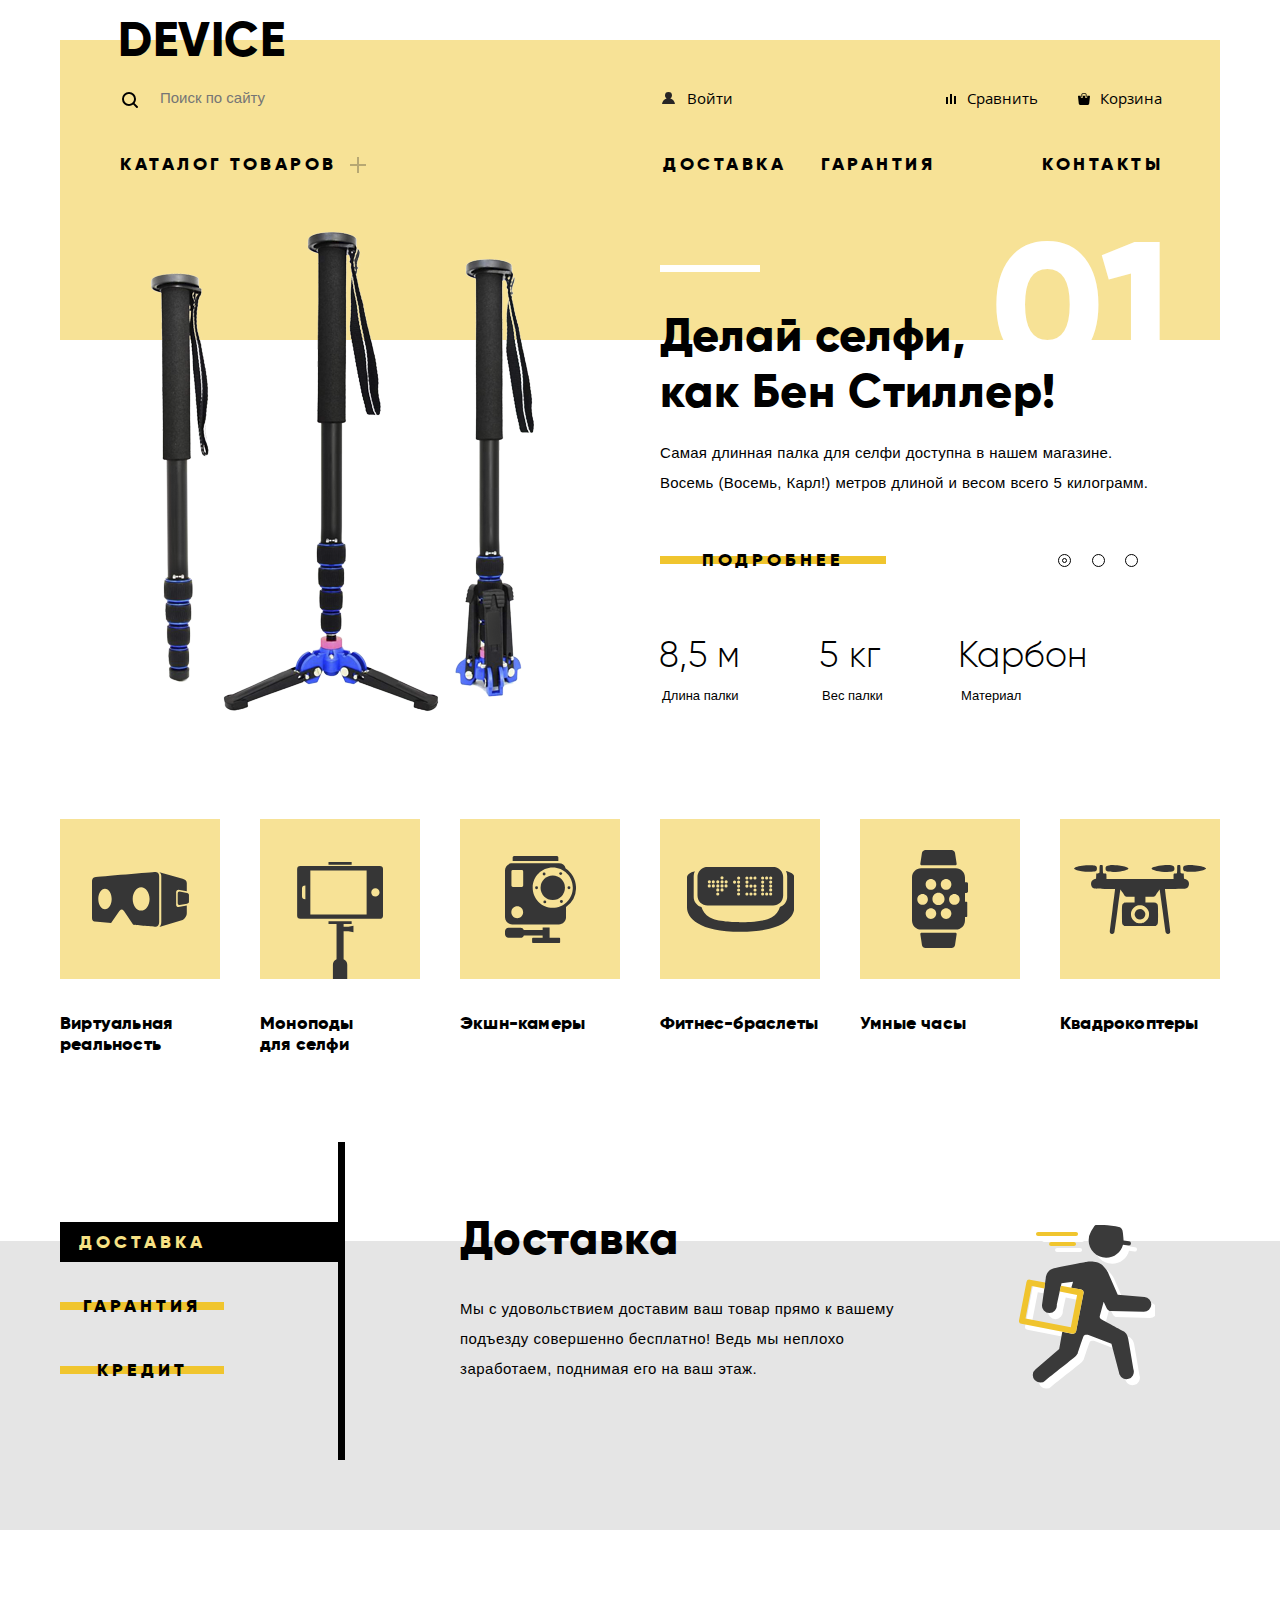
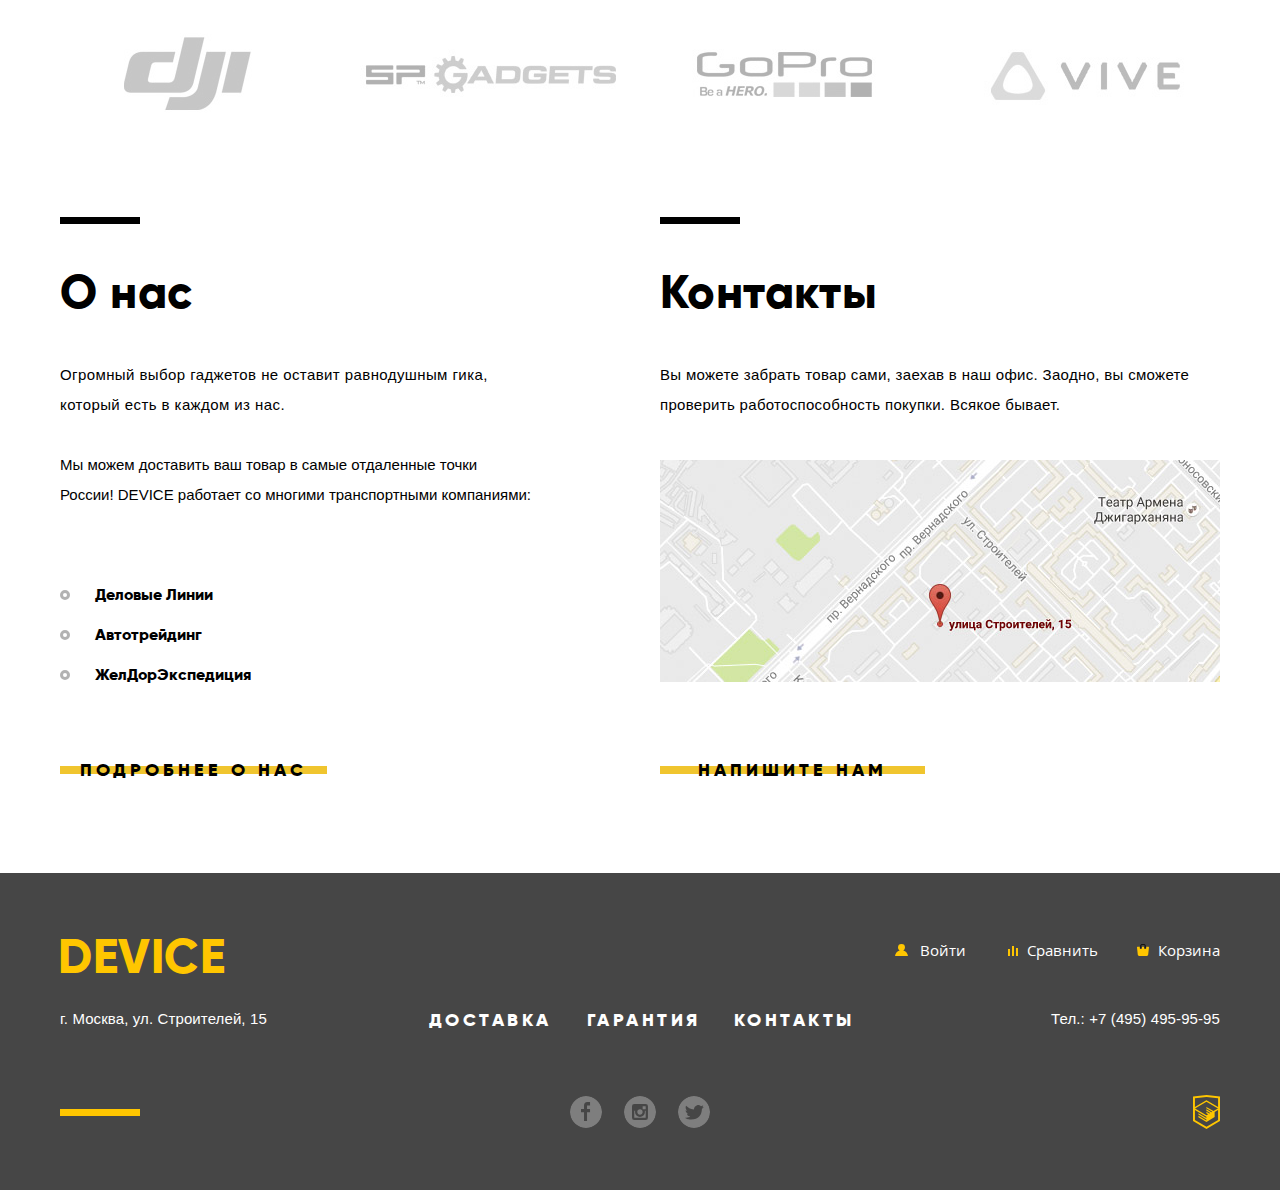
==== commit cc899980: "Устранение замечаний по Б11" ====
--- a/index.html
+++ b/index.html
@@ -5,7 +5,7 @@
   <meta charset="utf-8">
   <title>HTML Academy: Девайс</title>
   <link rel="stylesheet" href="css/normalize.css">
-  <link rel="stylesheet" href="css/style.min.css">
+  <link rel="stylesheet" href="css/style.css">
 </head>
 
 <body>
@@ -72,11 +72,11 @@
             </div>
             <div class="popular-slider__info">
               <h3 class="popular-slider__title title">Делай селфи,<br> как Бен Стиллер!</h3>
-              <p class="popular-slider__description text">Самая длинная палка для селфи доступна в нашем магазине. Восемь (Восемь, Карл!) метров длиной.</p>
+              <p class="popular-slider__description text">Самая длинная палка для селфи доступна в нашем магазине. Восемь (Восемь, Карл!) метров длиной и весом всего 5 килограмм.</p>
               <a class="popular-slider__btn btn" href="#">Подробнее</a>
               <table class="popular-slider__parameters">
                 <tr>
-                  <td class="popular-slider__parameter-value">8,5м</td>
+                  <td class="popular-slider__parameter-value">8,5 м</td>
                   <td class="popular-slider__parameter-value"> 5 кг</td>
                   <td class="popular-slider__parameter-value">Карбон</td>
                 </tr>
@@ -138,23 +138,23 @@
           <li class="catalog-category__item">
             <a class="catalog-category__link" href="catalog.html">
               <div class="catalog-category__image-wrapper">
-                <img src="img/category-1.svg" alt="Виртуальная реальность">
+                <img src="img/category-1.svg"  width="97" height="55" alt="Виртуальная реальность">
               </div>
               <h3 class="catalog-category__name">Виртуальная реальность</h3>
             </a>
           </li>
           <li class="catalog-category__item">
             <a class="catalog-category__link" href="catalog.html">
-              <div class="catalog-category__image-wrapper">
-                <img src="img/category-2.svg" alt="Моноподы для селфи">
-              </div>
-              <h3 class="catalog-category__name">Моноподы для селфи</h3>
-            </a>
-          </li>
-          <li class="catalog-category__item">
-            <a class="catalog-category__link" href="catalog.html">
-              <div class="catalog-category__image-wrapper">
-                <img src="img/category-3.svg" alt="Экшн-камеры">
+              <div class="catalog-category__image-wrapper catalog-category__img-wrapper--correction">
+                <img src="img/category-2.svg"  width="86" height="117" alt="Моноподы для селфи">
+              </div>
+              <h3 class="catalog-category__name">Моноподы<br> для селфи</h3>
+            </a>
+          </li>
+          <li class="catalog-category__item">
+            <a class="catalog-category__link" href="catalog.html">
+              <div class="catalog-category__image-wrapper">
+                <img src="img/category-3.svg"  width="71" height="87" alt="Экшн-камеры">
               </div>
               <h3 class="catalog-category__name">Экшн-камеры</h3>
             </a>
@@ -162,7 +162,7 @@
           <li class="catalog-category__item">
             <a class="catalog-category__link" href="catalog.html">
               <div class="catalog-category__image-wrapper">
-                <img src="img/category-4.svg" alt="Фитнес-браслеты">
+                <img src="img/category-4.svg"  width="107" height="65" alt="Фитнес-браслеты">
               </div>
               <h3 class="catalog-category__name">Фитнес-браслеты</h3>
             </a>
@@ -170,7 +170,7 @@
           <li class="catalog-category__item">
             <a class="catalog-category__link" href="catalog.html">
               <div class="catalog-category__image-wrapper">
-                <img src="img/category-5.svg" alt="Умные часы">
+                <img src="img/category-5.svg"  width="56" height="98" alt="Умные часы">
               </div>
               <h3 class="catalog-category__name">Умные часы</h3>
             </a>
@@ -178,7 +178,7 @@
           <li class="catalog-category__item">
             <a class="catalog-category__link" href="catalog.html">
               <div class="catalog-category__image-wrapper">
-                <img src="img/category-6.svg" alt="Квадрокоптеры">
+                <img src="img/category-6.svg"  width="132" height="69" alt="Квадрокоптеры">
               </div>
               <h3 class="catalog-category__name">Квадрокоптеры</h3>
             </a>
@@ -220,20 +220,20 @@
       <h2 class="visually-hidden">Производители</h2>
       <div class="logotypes__items">
         <a class="logotypes__link logotypes__link--logo1" href="#">
-          <img class="active" src="img/logo1.jpg" alt="DJI">
-          <img class="noactive" src="img/logo1-noactive.jpg" alt="DJI">
+          <img class="active" src="img/logo1.jpg" width="260" height="100"  alt="DJI">
+          <img class="noactive" src="img/logo1-noactive.jpg" width="260" height="100"  alt="DJI">
         </a>
         <a class="logotypes__link logotypes__link--logo2" href="#">
-          <img class="active" src="img/logo2.jpg" alt="SP-Gadgets">
-          <img class="noactive" src="img/logo2-noactive.jpg" alt="SP-Gadgets">
+          <img class="active" src="img/logo2.jpg" width="260" height="100"  alt="SP-Gadgets">
+          <img class="noactive" src="img/logo2-noactive.jpg" width="260" height="100"  alt="SP-Gadgets">
         </a>
         <a class="logotypes__link logotypes__link--logo3" href="#">
-          <img class="active" src="img/logo3.jpg" alt="GoPro">
-          <img class="noactive" src="img/logo3-noactive.jpg" alt="GoPro">
+          <img class="active" src="img/logo3.jpg" width="260" height="100"  alt="GoPro">
+          <img class="noactive" src="img/logo3-noactive.jpg" width="260" height="100"  alt="GoPro">
         </a>
         <a class="logotypes__link logotypes__link--logo4" href="#">
-          <img class="active" src="img/logo4.jpg" alt="Vive">
-          <img class="noactive" src="img/logo4-noactive.jpg" alt="Vive">
+          <img class="active" src="img/logo4.jpg" width="260" height="100"  alt="Vive">
+          <img class="noactive" src="img/logo4-noactive.jpg" width="260" height="100"  alt="Vive">
 
         </a>
       </div>
@@ -253,7 +253,7 @@
       <div class="contacts">
         <h2 class="contacts__title title">Контакты</h2>
         <p class="contacts__text text">Вы можете забрать товар сами, заехав в наш офис. Заодно, вы сможете проверить работоспособность покупки. Всякое бывает.</p>
-        <a class="contacts__map" href="#"><img src="img/map.jpg" alt="г. Москва, ул. Строителей, 15"></a>
+        <a class="contacts__map" href="#"><img src="img/map.jpg" width="560" height="222" alt="г. Москва, ул. Строителей, 15"></a>
         <a class="contacts__btn btn" href="#">Напишите нам</a>
       </div>
     </section>
--- a/css/style.css
+++ b/css/style.css
@@ -0,0 +1,2223 @@
+@font-face {
+  font-family: "Gilroy";
+  font-weight: 800;
+  font-style: normal;
+  src: url("../fonts/gilroyextrabold.woff2") format("woff2"),
+       url("../fonts/gilroyextrabold.woff") format("woff");
+}
+
+@font-face {
+  font-family: "Gilroy";
+  font-weight: 300;
+  font-style: normal;
+  src: url("../fonts/gilroylight.woff2") format("woff2"),
+       url("../fonts/gilroylight.woff") format("woff");
+}
+
+@font-face {
+  font-family: "Open Sans";
+  font-weight: 400;
+  font-style: normal;
+  src: url("../fonts/opensans.woff2") format("woff2"),
+       url("../fonts/opensans.woff") format("woff");
+}
+
+@font-face {
+  font-family: "Open Sans";
+  font-weight: 300;
+  font-style: normal;
+  src: url("../fonts/opensanslight.woff2") format("woff2"),
+       url("../fonts/opensanslight.woff") format("woff");
+}
+
+html,
+body {
+  min-width: 1200px;
+  margin: 0;
+  padding: 0;
+  background-color: #ffffff;
+  font-family: "Open Sans", "Arial", sans-serif;
+  color: #000000;
+  font-weight: 400;
+}
+
+img {
+  max-width: 100%;
+  height: auto;
+}
+
+a {
+  color: #000000;
+  text-decoration: none;
+}
+
+a:hover {
+  opacity: 0.6;
+}
+
+a:active {
+  opacity: 0.3;
+}
+
+
+.title {
+  margin-bottom: 0;
+  font-family: "Gilroy", "Arial", sans-serif;
+  font-weight: 800;
+  font-size: 47px;
+  letter-spacing: 0.4px;
+  line-height: 56px;
+  word-spacing: 0.5px;
+  color: #000;
+}
+
+.text {
+  margin: 0;
+  font-family: "OpenSans", "Arial", sans-serif;
+  font-weight: 300;
+  font-size: 15px;
+  line-height: 30px;
+  text-transform: none;
+  color: #000;
+}
+
+.visually-hidden {
+  position: absolute;
+  width: 1px;
+  height: 1px;
+  margin: -1px;
+  border: 0;
+  padding: 0;
+  clip: rect(0 0 0 0);
+  overflow: hidden;
+}
+
+.btn {
+    position: relative;
+    display: inline-block;
+    vertical-align: top;
+    color: #000;
+    font-family: "Gilroy", "Arial", sans-serif;
+    font-weight: 800;
+    font-size: 18px;
+    line-height: 20px;
+    letter-spacing: 4px;
+    text-transform: uppercase;
+    text-align: center;
+    padding: 10px 42px;
+    z-index: 1;
+}
+
+.btn::before {
+  content: "";
+  width: 100%;
+  height: 8px;
+  position: absolute;
+  top: 50%;
+  left: 0;
+  background-color: #f0c52e;
+  -webkit-transform: translateY(-50%);
+      -ms-transform: translateY(-50%);
+          transform: translateY(-50%);
+  -webkit-transition: height 0.2s;
+  -o-transition: height 0.2s;
+  transition: height 0.2s;
+  z-index: -1;
+}
+
+.btn:hover::before,
+.btn:focus::before {
+  height: 100%;
+  -webkit-transition: all 0.2s;
+  -o-transition: all 0.2s;
+  transition: all 0.2s;
+}
+
+.btn:hover {
+  opacity: 1;
+}
+
+.btn:active {
+  color: rgba(0, 0, 0, 0.3);
+}
+
+.popular-slider__radio-btn,
+.services__radio-btn {
+  display: none;
+}
+
+/*Шапка и логотип*/
+
+.header {
+  width: 1160px;
+  min-height: 328px;
+  margin: 12px auto 0;
+  padding-top: 20px;
+  position: relative;
+  background: transparent;
+  -webkit-box-shadow: none;
+          box-shadow: none;
+  background-image: -webkit-linear-gradient(top,
+                    #fff 0,
+                    #fff 28px,
+                    #F7E296 28px,
+                    #F7E296 328px,
+                    #fff 328px,
+                    #fff 100%);
+  background-image: -o-linear-gradient(top,
+                    #fff 0,
+                    #fff 28px,
+                    #F7E296 28px,
+                    #F7E296 328px,
+                    #fff 328px,
+                    #fff 100%);
+  background-image: linear-gradient(to bottom,
+                    #fff 0,
+                    #fff 28px,
+                    #F7E296 28px,
+                    #F7E296 328px,
+                    #fff 328px,
+                    #fff 100%);
+  }
+
+  .header--catalog {
+    height: 373px;
+    background-image: -webkit-gradient(linear,
+                      left top, left bottom,
+                      color-stop(0, transparent),
+                      color-stop(7.5%, transparent),
+                      color-stop(7.5%, #F7E296),
+                      color-stop(55%, #F7E296),
+                      color-stop(55%, transparent),
+                      to(transparent));
+    background-image: -webkit-linear-gradient(top,
+                      transparent 0,
+                      transparent 7.5%,
+                      #F7E296 7.5%,
+                      #F7E296 55%,
+                      transparent 55%,
+                      transparent 100%);
+    background-image: -o-linear-gradient(top,
+                      transparent 0,
+                      transparent 7.5%,
+                      #F7E296 7.5%,
+                      #F7E296 55%,
+                      transparent 55%,
+                      transparent 100%);
+    background-image: linear-gradient(to bottom,
+                      transparent 0,
+                      transparent 7.5%,
+                      #F7E296 7.5%,
+                      #F7E296 55%,
+                      transparent 55%,
+                      transparent 100%);
+  }
+
+
+  .logo {
+  position: absolute;
+  font-family: "Gilroy", "Arial", sans-serif;
+  font-weight: 800;
+  font-size: 48px;
+  line-height: 55px;
+  letter-spacing: 0.5px;
+  color: #000;
+  text-transform: uppercase;
+  top: 0;
+}
+
+.logo--header {
+  top: 0;
+  left: 58px;
+}
+
+.logo--catalog {
+  top: 3px;
+  left: 58px;
+}
+
+.logo:hover {
+  opacity: 0.6;
+}
+
+.logo:active {
+  opacity: 0.3;
+}
+
+/* Меню и навигация */
+
+.control {
+  display: -webkit-box;
+  display: -ms-flexbox;
+  display: flex;
+  margin: 42px 0 15px 0;
+  padding: 0 60px;
+  -webkit-box-pack: justify;
+      -ms-flex-pack: justify;
+          justify-content: space-between;
+  -webkit-box-align: center;
+      -ms-flex-align: center;
+          align-items: center;
+  list-style: none;
+ }
+
+.menu-user--header {
+  margin: 0;
+  padding: 0;
+  width: 498px;
+  display: -webkit-box;
+  display: -ms-flexbox;
+  display: flex;
+  -webkit-box-pack: justify;
+      -ms-flex-pack: justify;
+          justify-content: space-between;
+  list-style: none;
+}
+
+.sign {
+  width: 280px;
+  margin: 0;
+  margin-right: auto;
+  padding: 0;
+  display: -webkit-box;
+  display: -ms-flexbox;
+  display: flex;
+  -webkit-box-pack: start;
+      -ms-flex-pack: start;
+          justify-content: flex-start;
+  list-style: none;
+}
+
+.control__item {
+  margin-right: 37px;
+  padding-left: 25px;
+  position: relative;
+  font-size: 15px;
+  line-height: 36px;
+}
+
+.control__item:last-child {
+  margin-right: 0;
+}
+
+.control__item--search {
+  margin-right: auto;
+}
+
+.control__item--profile {
+  margin: 0;
+}
+
+.control__item--logout {
+  padding-left: 20px;
+}
+
+.control__item--logout .control__link {
+  opacity: 0.3;
+}
+
+.control__item--logout .control__link:hover {
+  opacity: 0.6;
+}
+
+.control__item--logout .control__link:active {
+  opacity: 1;
+}
+
+.control__item::before {
+  content: "";
+  position: absolute;
+  top: 12px;
+  left: 0;
+  cursor: pointer;
+}
+
+.control__item--search::before {
+  top: 18px;
+  left: 2px;
+  width: 16px;
+  height: 16px;
+  background-image: url("../img/search.svg");
+  background-repeat: no-repeat;
+}
+
+.menu-user__item--login::before,
+.menu-user__item--profile::before {
+  width: 13px;
+  height: 12px;
+  background-image: url("../img/user.svg");
+  background-repeat: no-repeat;
+}
+
+.menu-user__item--compare::before {
+  top: 14px;
+  left: 4px;
+  width: 10px;
+  height: 10px;
+  background-image: url("../img/compare.svg");
+  background-repeat: no-repeat;
+}
+
+.menu-user__item--backet::before {
+  top: 13px;
+  left: 3px;
+  width: 12px;
+  height: 12px;
+  background-image: url("../img/cart.svg");
+  background-repeat: no-repeat;
+}
+
+.menu-user__item:hover::before {
+  opacity: 0.6;
+}
+
+.menu-user__item:active::before {
+  opacity: 0.3;
+}
+
+.form-search {
+  display: -webkit-box;
+  display: -ms-flexbox;
+  display: flex;
+}
+
+.form-search__btn {
+  width: 84px;
+  height: 47px;
+  margin-left: -4px;
+  color: #F7E296;
+  border: none;
+  background-color: #F7E296;
+  cursor: none;
+  position: relative;
+}
+
+.form-search__btn::after {
+  content: "";
+  width: 350px;
+  height: 1px;
+  position: absolute;
+  top: 42px;
+  left: -350px;
+  border-bottom: 2px solid transparent;
+}
+
+.form-search__input {
+  width: 330px;
+  height: 47px;
+  padding-left: 15px;
+  font-size: 15px;
+  line-height: 36px;
+  color: rgba(0, 0, 0, 0.3);
+  background-color: #F7E296;
+  border: none;
+}
+
+.form-search__input:hover {
+  color: rgba(0, 0, 0, 0.6);
+}
+
+.form-search__input:focus {
+  color: #000;
+}
+
+.form-search__input:focus + .form-search__btn {
+  color: #000;
+  border: 2px solid #000;
+  cursor: pointer;
+}
+
+.form-search__input:focus + .form-search__btn::after {
+  border-bottom: 2px solid #000;
+}
+
+.form-search__input:focus + .form-search__btn:hover {
+  color: #fff;
+  background-color: #000;
+}
+
+.form-search__input:focus + .form-search__btn:active {
+  color: rgba(255, 255, 255, 0.3);
+}
+
+.main-nav__items {
+  display: -webkit-box;
+  display: -ms-flexbox;
+  display: flex;
+  margin: 32px 0 15px 0;
+  padding: 0 60px 35px;
+  -webkit-box-pack: start;
+      -ms-flex-pack: start;
+          justify-content: flex-start;
+  -webkit-box-align: center;
+      -ms-flex-align: center;
+          align-items: center;
+  list-style: none;
+}
+
+.main-nav__item {
+  margin-right: 35px;
+  font-family: "Gilroy", "Arial", sans-serif;
+  font-weight: 800;
+  font-size: 18px;
+  line-height: 23px;
+  text-transform: uppercase;
+  letter-spacing: 3.5px;
+}
+
+.main-nav__item:last-child {
+  margin-right: -3px;
+  padding-right: 0;
+}
+
+.main-nav__item:nth-child(3) {
+  margin-right: 107px;
+}
+
+.catalog {
+  width: 220px;
+  margin-right: auto;
+  position: relative;
+}
+
+.catalog::after {
+  content: "";
+  position: absolute;
+  top: 4px;
+  right: -26px;
+  width: 16px;
+  height: 16px;
+  background-image: url("../img/plus.svg");
+  background-repeat: no-repeat;
+  opacity: 0.3;
+  cursor: pointer;
+}
+
+.submenu {
+  display: none;
+  position: absolute;
+  top: 20px;
+  left: -60px;
+  display: none;
+  z-index: 30;
+}
+
+.catalog:hover .submenu {
+  display: block;
+}
+
+.submenu__items {
+  width: 700px;
+  margin: 0;
+  margin-top: 5px;
+  padding: 25px 400px 29px 60px;
+  min-height: 100px;
+  display: -webkit-box;
+  display: -ms-flexbox;
+  display: flex;
+  -ms-flex-wrap: wrap;
+      flex-wrap: wrap;
+  border: none;
+  background-color: #F7E296;
+  list-style: none;
+}
+
+.submenu__item {
+  font-family: "OpenSans", "Arial", sans-serif;
+  font-weight: 400;
+  font-size: 15px;
+  line-height: 36px;
+  text-transform: none;
+  letter-spacing: normal;
+  padding: 0;
+}
+
+.submenu__item:nth-child(3n+1) {
+	min-width: 240px;
+}
+
+.submenu__item:nth-child(3n) {
+	min-width: 260px;
+}
+
+.submenu__item:nth-child(3n+2) {
+	min-width: 200px;
+}
+
+.submenu__item:last-child {
+	min-width: 300px;
+}
+
+/* Слайдер */
+
+.popular-slider {
+  width: 1160px;
+  min-height: 500px;
+  background-color: transparent;
+  position: relative;
+}
+
+
+.popular-slider__item {
+  width: 1110px;
+  display: none;
+  -webkit-box-orient: horizontal;
+  -webkit-box-direction: normal;
+      -ms-flex-direction: row;
+          flex-direction: row;
+  -webkit-box-pack: justify;
+      -ms-flex-pack: justify;
+          justify-content: space-between;
+  -ms-flex-wrap: nowrap;
+      flex-wrap: nowrap;
+  min-height: 500px;
+  position: relative;
+}
+
+.popular-slider__image {
+  min-width: 480px;
+  -webkit-box-sizing: border-box;
+          box-sizing: border-box;
+}
+
+.popular-slider__item--slide1 .popular-slider__image {
+  padding-top: 2px;
+  padding-left: 90px;
+}
+
+.popular-slider__item--slide2 .popular-slider__image {
+  padding-top: 5px;
+  padding-left: 115px;
+}
+
+.popular-slider__item--slide3 .popular-slider__image {
+  padding-top: 40px;
+  padding-left: 30px;
+}
+
+.popular-slider__info {
+  width: 510px;
+}
+
+.popular-slider__controls {
+  display: -webkit-box;
+  display: -ms-flexbox;
+  display: flex;
+  -webkit-box-pack: justify;
+      -ms-flex-pack: justify;
+          justify-content: space-between;
+  position: absolute;
+  bottom: 254px;
+  right: 82px;
+  width: 80px;
+  height: 11px;
+  z-index: 20;
+}
+
+.popular-slider__control {
+  width: 11px;
+  height: 11px;
+  background-color: transparent;
+  border: 1px solid #000;
+  border-radius: 50%;
+  cursor: pointer;
+  position: relative;
+}
+
+.popular-slider__control::after {
+  content: "";
+  display: none;
+  position: absolute;
+  top: 3px;
+  left: 3px;
+  width: 3px;
+  height: 3px;
+  border: 1px solid #000;
+  border-radius: 50%;
+}
+
+#slide1:checked ~ .popular-slider__controls .popular-slider__control[for="slide1"]::after,
+#slide2:checked ~ .popular-slider__controls .popular-slider__control[for="slide2"]::after,
+#slide3:checked ~ .popular-slider__controls .popular-slider__control[for="slide3"]::after {
+  display: block;
+  -webkit-box-ordinal-group: 31;
+      -ms-flex-order: 30;
+          order: 30;
+}
+
+#slide1:checked ~ .popular-slider__wrapper .popular-slider__item--slide1,
+#slide2:checked ~ .popular-slider__wrapper .popular-slider__item--slide2,
+#slide3:checked ~ .popular-slider__wrapper .popular-slider__item--slide3 {
+  display: -webkit-box;
+  display: -ms-flexbox;
+  display: flex;
+  -webkit-box-ordinal-group: 21;
+      -ms-flex-order: 20;
+          order: 20;
+}
+
+.popular-slider__item--slide1::before,
+.popular-slider__item--slide2::before,
+.popular-slider__item--slide3::before {
+  position: absolute;
+  top: -10px;
+  right: -2px;
+  font-family: "Gilroy", "Arial", sans-serif;
+  font-size: 179.2px;
+  font-weight: 800;
+  line-height: 179.2px;
+  color: #fff;
+  -ms-flex-item-align: end;
+      align-self: flex-end;
+}
+
+.popular-slider__item--slide1::before {
+  content: "01";
+}
+
+.popular-slider__item--slide2::before {
+  content: "02";
+}
+
+.popular-slider__item--slide3::before {
+  content: "03";
+}
+
+.popular-slider__title {
+  margin: 0;
+  padding-top: 81px;
+  margin-bottom: 19px;
+  position: relative;
+}
+
+.popular-slider__title::before {
+  content: "";
+  position: absolute;
+  top: 39px;
+  width: 100px;
+  height: 7px;
+  border: none;
+  background-color: #fff;
+}
+
+.popular-slider__description {
+  padding-right: 10px;
+  letter-spacing: 0.2px;
+  word-spacing: 0.6px;
+}
+
+.popular-slider__description:last-of-type {
+  margin-bottom: 42px;
+}
+
+.popular-slider__btn {
+  margin-bottom: 52px;
+}
+
+.popular-slider__parameters {
+  margin-left: -4px;
+  margin-bottom: 111px;
+}
+
+.popular-slider__parameter-value {
+  width: 160px;
+  font-family: "Gilroy", "Arial", sans-serif;
+  font-size: 36px;
+  font-weight: 400;
+  line-height: 40px;
+  letter-spacing: 0.3px;
+  color: #000;
+}
+
+.popular-slider__item--slide1 .popular-slider__parameter-value:nth-child(1),
+.popular-slider__item--slide3 .popular-slider__parameter-value:nth-child(1) {
+  width: 156px;
+}
+
+.popular-slider__item--slide1 .popular-slider__parameter-value:nth-child(2),
+.popular-slider__item--slide3 .popular-slider__parameter-value:nth-child(2) {
+  width: 135px;
+}
+
+.popular-slider__parameter-description {
+  padding: 0;
+  padding-top: 8px;
+  padding-left: 4px;
+  text-align: left;
+  font-family: "OpenSans", "Arial", sans-serif;
+  font-size: 13px;
+  font-weight: 300;
+  line-height: 20px;
+  color: #000;
+}
+
+/* Контент и популярные товыры*/
+
+.content {
+  width: 100%;
+}
+
+.catalog-category {
+  width: 1160px;
+  margin: 0 auto 55px;
+}
+
+.catalog-category__items {
+
+  display: -webkit-box;
+
+  display: -ms-flexbox;
+
+  display: flex;
+  padding: 0;
+  margin: 0;
+  -webkit-box-pack: justify;
+      -ms-flex-pack: justify;
+          justify-content: space-between;
+  -ms-flex-wrap: wrap;
+      flex-wrap: wrap;
+  -webkit-box-sizing: border-box;
+          box-sizing: border-box;
+  list-style: none;
+}
+
+.catalog-category__item {
+  margin-right: 40px;
+  margin-bottom: 30px;
+}
+
+.catalog-category__item:nth-child(6n) {
+  margin-right: 0;
+}
+
+.catalog-category__item:last-child {
+  margin-right: auto;
+}
+
+.catalog-category__image-wrapper {
+  width: 160px;
+  height: 160px;
+  margin-bottom: 34px;
+  background-color: #F7E296;
+  display: -webkit-box;
+  display: -ms-flexbox;
+  display: flex;
+  -webkit-box-orient: vertical;
+  -webkit-box-direction: normal;
+      -ms-flex-direction: column;
+          flex-direction: column;
+  -webkit-box-align: center;
+      -ms-flex-align: center;
+          align-items: center;
+  -webkit-box-pack: center;
+      -ms-flex-pack: center;
+          justify-content: center;
+}
+
+.catalog-category__img-wrapper--correction {
+  -webkit-box-pack: end;
+      -ms-flex-pack: end;
+          justify-content: flex-end;
+}
+
+.catalog-category__link {
+  width: 160px;
+  display: -webkit-box;
+  display: -ms-flexbox;
+  display: flex;
+  -webkit-box-orient: vertical;
+  -webkit-box-direction: normal;
+      -ms-flex-direction: column;
+          flex-direction: column;
+}
+
+.catalog-category__link:hover,
+.catalog-category__link:focus {
+  opacity: 1;
+}
+
+.catalog-category__image-wrapper:hover,
+.catalog-category__image-wrapper:focus {
+  background-color: #F0C52E;
+}
+
+.catalog-category__link:active .catalog-category__img {
+  opacity: 0.3;
+}
+
+.catalog-category__name {
+  margin: 0;
+  font-family: "Gilroy", "Arial", sans-serif;
+  font-size: 18px;
+  font-weight: 800;
+  line-height: 21px;
+  letter-spacing: 0.2px;
+}
+
+/* Сервисы */
+
+.services {
+  width: 100%;
+  margin-bottom: 95px;
+  min-height: 390px;
+  background-image: -webkit-gradient(linear,
+                    left top, left bottom,
+                    color-stop(0, #fff),
+                    color-stop(26%, #fff),
+                    color-stop(26%, #E5E5E5),
+                    to(#E5E5E5));
+  background-image: -webkit-linear-gradient(top,
+                    #fff 0,
+                    #fff 26%,
+                    #E5E5E5 26%,
+                    #E5E5E5 100%);
+  background-image: -o-linear-gradient(top,
+                    #fff 0,
+                    #fff 26%,
+                    #E5E5E5 26%,
+                    #E5E5E5 100%);
+  background-image: linear-gradient(to bottom,
+                    #fff 0,
+                    #fff 26%,
+                    #E5E5E5 26%,
+                    #E5E5E5 100%);
+}
+
+.services__wrapper {
+  width: 1160px;
+  margin: 0 auto;
+  display: -webkit-box;
+  display: -ms-flexbox;
+  display: flex;
+  -webkit-box-pack: justify;
+      -ms-flex-pack: justify;
+          justify-content: space-between;
+}
+
+.services__controls {
+  width: 285px;
+  padding-top: 82px;
+  display: -webkit-box;
+  display: -ms-flexbox;
+  display: flex;
+  -webkit-box-orient: vertical;
+  -webkit-box-direction: normal;
+      -ms-flex-direction: column;
+          flex-direction: column;
+  -webkit-box-pack: start;
+      -ms-flex-pack: start;
+          justify-content: flex-start;
+  position: relative;
+}
+
+.services__controls::after {
+  content: "";
+  position: absolute;
+  top: 2px;
+  right: 0;
+  width: 7px;
+  min-height: 318px;
+  border: none;
+  background-color: #000;
+}
+
+.services__control {
+  width: 164px;
+  margin: 0;
+  margin-bottom: 24px;
+  padding: 10px 0;
+  text-align: center;
+  cursor: pointer;
+}
+
+.services__items {
+  margin-left: 100px;
+}
+
+.services__item {
+  display: none;
+  min-height: 238px;
+  margin-top: 0;
+  margin-right: 65px;
+  padding-right: 258px;
+  padding-top: 70px;
+  background-color: transparent;
+  background-repeat: no-repeat;
+  background-position: right 85px;
+}
+
+#tab1:checked ~ .services__items .services__item--delivery,
+#tab2:checked ~ .services__items .services__item--warranty,
+#tab3:checked ~ .services__items .services__item--credit {
+  display: block;
+}
+
+.services__item--delivery {
+  background-image: url("..//img/delivery.svg");
+}
+
+.services__item--warranty {
+  background-image: url("..//img/warranty.svg");
+}
+
+.services__item--credit {
+  background-image: url("..//img/credit.svg");
+}
+
+#tab1:checked ~ .services__controls .services__control[for="tab1"],
+#tab2:checked ~ .services__controls .services__control[for="tab2"],
+#tab3:checked ~ .services__controls .services__control[for="tab3"] {
+  color: #F7E184;
+}
+
+#tab1:checked ~ .services__controls .services__control[for="tab1"]::before,
+#tab2:checked ~ .services__controls .services__control[for="tab2"]::before,
+#tab3:checked ~ .services__controls .services__control[for="tab3"]::before {
+  height: 100%;
+  width: 280px;
+  background-color: #000;
+}
+
+.services__name {
+  margin-top: 0;
+  margin-bottom: 28px;
+  letter-spacing: 0.8px;
+}
+
+.services__description {
+  width: 437px;
+  letter-spacing: 0.5px;
+}
+
+/* Партнеры*/
+
+.logotypes {
+  width: 1160px;
+  margin: 0 auto 92px;
+}
+
+.logotypes__items {
+  display: -webkit-box;
+  display: -ms-flexbox;
+  display: flex;
+  -webkit-box-pack: justify;
+      -ms-flex-pack: justify;
+          justify-content: space-between;
+}
+
+.logotypes__link {
+	display: block;
+	width: 260px;
+	height: 100px;
+  background-color: #fff;
+  background-repeat: no-repeat;
+  opacity: .3;
+}
+
+.logotypes__link .active {
+	display: none;
+}
+
+.logotypes__link:hover .active {
+	display: block;
+}
+.logotypes__link:hover .noactive {
+	display: none;
+}
+.logotypes__link:hover {
+	opacity: 1;
+}
+
+/* Блок информации */
+
+.info {
+  width: 1160px;
+  margin: 0 auto 83px;
+  display: -webkit-box;
+  display: -ms-flexbox;
+  display: flex;
+  -webkit-box-pack: justify;
+      -ms-flex-pack: justify;
+          justify-content: space-between;
+}
+
+.about, .contacts {
+  width: 560px;
+  min-height: 573px;
+  display: -webkit-box;
+  display: -ms-flexbox;
+  display: flex;
+  -webkit-box-orient: vertical;
+  -webkit-box-direction: normal;
+      -ms-flex-direction: column;
+          flex-direction: column;
+  -webkit-box-pack: start;
+      -ms-flex-pack: start;
+          justify-content: flex-start;
+  -webkit-box-align: start;
+      -ms-flex-align: start;
+          align-items: flex-start;
+  position: relative;
+}
+
+.about::before, .contacts::before {
+  content: "";
+  position: absolute;
+  top: 0;
+  left: 0;
+  width: 80px;
+  height: 7px;
+  background-color: #000;
+}
+
+.about__title,
+.contacts__title {
+  margin: 0;
+  margin-bottom: 40px;
+  padding-top: 47px;
+}
+
+.about__text {
+  max-width: 460px;
+  margin-bottom: 30px;
+  letter-spacing: 0.4px;
+  word-spacing: 0.1px;
+}
+
+.contacts__text {
+  max-width: 560px;
+  margin-bottom: 20px;
+  letter-spacing: 0.3px;
+  word-spacing: 0.1px;
+}
+
+.about__text:last-of-type {
+  margin-bottom: 65px;
+  letter-spacing: 0;
+  word-spacing: 0.01px;
+  max-width: 475px;
+}
+
+.about__partners-items {
+  margin: 0;
+  margin-bottom: 20px;
+  padding: 0;
+  list-style: none;
+}
+
+.about__partners-item {
+  padding-left: 35px;
+  font-family: "Gilroy", "Arial", sans-serif;
+  font-size: 16px;
+  line-height: 40px;
+  font-weight: 800;
+  color: #000;
+  position: relative;
+}
+
+.about__partners-item::before {
+  content: "";
+  position: absolute;
+  top: 15px;
+  left: 0;
+  width: 4px;
+  height: 4px;
+  border: 3px solid rgba(0, 0, 0, 0.3);
+  border-radius: 50%;
+}
+
+.contacts__map {
+  margin-top: 20px;
+}
+
+.contacts__btn,
+.about__btn {
+  margin-top: auto;
+}
+
+.about__btn {
+  padding: 10px 20px;
+}
+
+.contacts__btn {
+  padding: 10px 38px;
+}
+
+/* Footer */
+
+.footer {
+  width: 100%;
+  background-color: #464646;
+}
+
+.footer__user-menu,
+.footer__info,
+.footer__social {
+  width: 1160px;
+  margin: 0 auto;
+  display: -webkit-box;
+  display: -ms-flexbox;
+  display: flex;
+  -webkit-box-pack: justify;
+      -ms-flex-pack: justify;
+          justify-content: space-between;
+  -webkit-box-align: center;
+      -ms-flex-align: center;
+          align-items: center;
+}
+
+.footer__user-menu {
+  margin-bottom: 32px;
+  padding-top: 59px;
+  -webkit-box-pack: end;
+      -ms-flex-pack: end;
+          justify-content: flex-end;
+  position: relative;
+}
+
+.footer--catalog .footer__user-menu {
+  padding-top: 64px;
+}
+
+.logo--footer {
+  color: #FFC600;
+  top: 56px;
+  left: -2px;
+}
+
+
+.user-menu__items {
+  width: 325px;
+  margin: 0;
+  padding: 0;
+  display: -webkit-box;
+  display: -ms-flexbox;
+  display: flex;
+  -webkit-box-pack: justify;
+      -ms-flex-pack: justify;
+          justify-content: space-between;
+  -webkit-box-align: center;
+      -ms-flex-align: center;
+          align-items: center;
+  list-style: none;
+}
+
+.user-menu__item {
+  position: relative;
+  padding-left: 25px;
+  font-size: 15px;
+  line-height: 36px;
+}
+
+.user-menu__item::before {
+  content: "";
+  position: absolute;
+  top: 12px;
+  left: 0;
+}
+
+.user-menu__item--login::before,
+.user-menu__item--logout::before {
+  width: 13px;
+  height: 12px;
+  background-image: url("../img/user-f.svg");
+  background-repeat: no-repeat;
+}
+
+.user-menu__item--compare::before {
+  top: 14px;
+  left: 6px;
+  width: 10px;
+  height: 10px;
+  background-image: url("../img/compare-f.svg");
+  background-repeat: no-repeat;
+}
+
+.user-menu__item--backet::before {
+  left: 4px;
+  width: 12px;
+  height: 12px;
+  background-image: url("../img/cart-f.svg");
+  background-repeat: no-repeat;
+}
+
+.user-menu__item:hover::before {
+  opacity: 0.6;
+}
+
+.user-menu__item:active::before {
+  opacity: 0.3;
+}
+
+.user-menu__link {
+  color: #fff;
+}
+
+.footer__info {
+  margin-bottom: 57px;
+}
+
+.footer__address,
+.footer__contact {
+  width: 214px;
+  color: #fff;
+  letter-spacing: 0.1px;
+  word-spacing: 0.1px;
+  text-decoration: none;
+}
+
+.footer__contact {
+  text-align: right;
+}
+
+.main-nav--footer .main-nav__items {
+  max-width: 700px;
+  padding: 2px 0 0 40px;
+  display: -webkit-box;
+  display: -ms-flexbox;
+  display: flex;
+  -ms-flex-wrap: wrap;
+      flex-wrap: wrap;
+  margin: 0;
+  -webkit-box-pack: center;
+      -ms-flex-pack: center;
+          justify-content: center;
+  -webkit-box-align: center;
+      -ms-flex-align: center;
+          align-items: center;
+  list-style: none;
+}
+
+.main-nav--footer .main-nav__item {
+  margin: 0px;
+  padding-right: 35px;
+  font-family: "Gilroy", "Arial", sans-serif;
+  font-weight: 800;
+  font-size: 18px;
+  text-transform: uppercase;
+  letter-spacing: 3.5px;
+  text-align: center;
+}
+
+.main-nav--footer .main-nav__item:nth-of-type(2) {
+  padding-right: 33px;
+}
+
+.main-nav--footer .main-nav__item:nth-of-type(3) {
+  padding-right: 37px;
+}
+
+.main-nav--footer .main-nav__link {
+  color: #fff;
+  font-size: 18px;
+  line-height: 36px;
+}
+
+.footer__social {
+  margin: 0 auto;
+  padding-bottom: 60px;
+}
+
+.footer__decoration {
+  width: 80px;
+  height: 7px;
+  background-color: #FFC600;
+}
+
+.social {
+  display: -webkit-box;
+  display: -ms-flexbox;
+  display: flex;
+  -webkit-box-pack: justify;
+      -ms-flex-pack: justify;
+          justify-content: space-between;
+  min-width: 140px;
+  height: 34px;
+}
+
+.social__btn {
+  width: 32px;
+  height: 32px;
+  margin-right: 20px;
+  border: none;
+  border-radius: 50%;
+  background-color: transparent;
+  background-repeat: no-repeat;
+  opacity: 0.3;
+}
+
+.social__btn--tw {
+  background-image: url("..//img/twitter.svg");
+  margin-right: 0;
+}
+
+.social__btn--inst {
+  background-image: url("..//img/instagram.svg");
+}
+
+.social__btn--fb {
+  background-image: url("..//img/fb.svg");
+}
+
+.footer__copyright {
+  width: 27px;
+  height: 35px;
+  margin-left: 53px;
+  background-image: url("..//img/logo-html.svg");
+  background-repeat: no-repeat;
+}
+
+.social__btn:hover {
+  opacity: 0.6;
+}
+
+.social__btn:active {
+  opacity: 0.1;
+}
+
+/* breadcrumbs */
+.catalog-title {
+  margin-top: 49px;
+  margin-bottom: 14px;
+  padding-left: 60px;
+}
+
+.breadcrumbs {
+  padding-left: 60px;
+  display: -webkit-box;
+  display: -ms-flexbox;
+  display: flex;
+  -webkit-box-pack: start;
+      -ms-flex-pack: start;
+          justify-content: flex-start;
+}
+
+.breadcrumbs__link,
+.breadcrumbs__current {
+  font-family: "OpenSans", "Arial", sans-serif;
+  font-size: 14px;
+  line-height: 36px;
+  font-weight: 400;
+  color: rgba(0, 0, 0, 0.3);
+}
+
+.breadcrumbs__link {
+  padding-right: 40px;
+  position: relative;
+}
+
+.breadcrumbs__link::after {
+  content: "";
+  position: absolute;
+  top: 50%;
+  right: 20px;
+  width: 4px;
+  height: 4px;
+  border-bottom: 1px solid #000;
+  border-right: 1px solid #000;
+  background-color: transparent;
+  -webkit-transform: rotate(-45deg) translateY(-50%);
+      -ms-transform: rotate(-45deg) translateY(-50%);
+          transform: rotate(-45deg) translateY(-50%);
+}
+
+.breadcrumbs__link:active {
+  opacity: 0.1;
+}
+
+
+/* Каталог*/
+
+.content--catalog {
+  width: 100%;
+  position: relative;
+}
+
+.content--catalog::before {
+  content: "";
+  width: 100%;
+  height: 70px;
+  position: absolute;
+  top: 0;
+  background-color: #EBEBEB;
+  z-index: 0;
+}
+
+.catalog-wrapper {
+  width: 1160px;
+  margin: 0 auto;
+  display: -webkit-box;
+  display: -ms-flexbox;
+  display: flex;
+  -webkit-box-pack: justify;
+      -ms-flex-pack: justify;
+          justify-content: space-between;
+}
+
+.filter,
+.catalog-list {
+  display: -webkit-box;
+  display: -ms-flexbox;
+  display: flex;
+  -webkit-box-orient: vertical;
+  -webkit-box-direction: normal;
+      -ms-flex-direction: column;
+          flex-direction: column;
+  -webkit-box-pack: start;
+      -ms-flex-pack: start;
+          justify-content: flex-start;
+}
+
+.filter {
+  width: 270px;
+  margin-left: auto;
+  padding-left: 60px;
+  -webkit-box-align: end;
+      -ms-flex-align: end;
+          align-items: flex-end;
+  position: relative;
+  z-index: 10;
+}
+
+.filter::after {
+  content: "";
+  width: 50vw;
+  height: 100%;
+  position: absolute;
+  top: 0;
+  right: 0;
+  background-color: #EBEBEB;
+  z-index: -10;
+}
+
+.section-title {
+  padding: 11px 0;
+  font-family: "Gilroy", "Arial", sans-serif;
+  font-weight: 800;
+  font-size: 16px;
+  line-height: 20px;
+  text-transform: uppercase;
+  letter-spacing: 3.5px;
+}
+
+.filter .section-title {
+  margin-right: 180px;
+  position: relative;
+}
+
+.filter .section-title::after {
+  content: "";
+  width: 50vw;
+  height: 70px;
+  position: absolute;
+  top: -13px;
+  right: -180px;
+  background-color: #DCDCDC;
+  z-index: -5;
+}
+
+.catalog-list {
+  width: 760px;
+  padding-left: 70px;
+  margin-right: auto;
+}
+
+/* Сортировка */
+
+.sort {
+  width: 100%;
+  height: 70px;
+  display: -webkit-box;
+  display: -ms-flexbox;
+  display: flex;
+  -webkit-box-align: center;
+      -ms-flex-align: center;
+          align-items: center;
+  -webkit-box-pack: start;
+      -ms-flex-pack: start;
+          justify-content: flex-start;
+  z-index: 10;
+}
+
+.sort__crit {
+  margin-left: 22px;
+  display: -webkit-box;
+  display: -ms-flexbox;
+  display: flex;
+  -webkit-box-pack: justify;
+      -ms-flex-pack: justify;
+          justify-content: space-between;
+  -webkit-box-align: center;
+      -ms-flex-align: center;
+          align-items: center;
+}
+
+.sort__crit-item {
+  margin-left: 30px;
+  font-family: "OpenSans", "Arial", sans-serif;
+  font-size: 14px;
+  line-height: 18px;
+  font-weight: 400;
+  opacity: 0.3;
+}
+
+.sort__crit-item:nth-of-type(2) {
+  margin-left: 32px;
+}
+
+.sort__crit-item--current,
+.sort__crit-item:active {
+  opacity: 1;
+}
+
+.sort__control {
+  display: -webkit-box;
+  display: -ms-flexbox;
+  display: flex;
+  -webkit-box-pack: justify;
+      -ms-flex-pack: justify;
+          justify-content: space-between;
+  width: 40px;
+  margin-left: auto;
+}
+
+.sort__btn {
+  display: inline-block;
+  vertical-align: middle;
+  border: 10px solid #000;
+  border-right-width: 5px;
+  border-left-width: 5px;
+  border-right-color: transparent;
+  border-left-color: transparent;
+  opacity: 0.2;
+}
+
+.sort__btn--up {
+    border-top: 0;
+}
+
+.sort__btn--down {
+    border-bottom: 0;
+}
+
+.sort__btn:hover,
+.sort__btn:focus {
+  opacity: 0.4;
+}
+
+.sort__btn--active,
+.sort__btn:active {
+  opacity: 1;
+}
+
+/* Лист товаров */
+
+.goods__items {
+  margin: 0;
+  margin-top: 34px;
+  padding: 0;
+  display: -webkit-box;
+  display: -ms-flexbox;
+  display: flex;
+  -webkit-box-orient: horizontal;
+  -webkit-box-direction: normal;
+      -ms-flex-direction: row;
+          flex-direction: row;
+  -ms-flex-wrap: wrap;
+      flex-wrap: wrap;
+  -webkit-box-pack: justify;
+      -ms-flex-pack: justify;
+          justify-content: space-between;
+  -ms-flex-line-pack: justify;
+      align-content: space-between;
+  list-style: none;
+}
+
+.goods__item {
+  margin-top: 35px;
+  position: relative;
+}
+
+.goods__item-info {
+  display: -webkit-box;
+  display: -ms-flexbox;
+  display: flex;
+  -ms-flex-wrap: nowrap;
+      flex-wrap: nowrap;
+  -webkit-box-pack: justify;
+      -ms-flex-pack: justify;
+          justify-content: space-between;
+  -webkit-box-align: baseline;
+      -ms-flex-align: baseline;
+          align-items: baseline;
+}
+
+.goods__item-title {
+  width: 260px;
+  font-family: "Gilroy", "Arial", sans-serif;
+  font-weight: 800;
+  font-size: 18px;
+  line-height: 21px;
+  letter-spacing: 0.3px;
+}
+
+.goods__item-price {
+  font-family: "Gilroy", "Arial", sans-serif;
+  font-weight: 400;
+  font-size: 16px;
+  line-height: 21px;
+}
+
+.goods__item-image {
+  margin: 0;
+  line-height: 0;
+  margin-bottom: 14px;
+}
+
+.goods__item:hover .goods__item-hover {
+  display: -webkit-box;
+  display: -ms-flexbox;
+  display: flex;
+}
+
+.goods__item-hover {
+  width: 360px;
+  height: 380px;
+  margin: 0;
+  padding: 0;
+  display: none;
+  -webkit-box-orient: vertical;
+  -webkit-box-direction: normal;
+      -ms-flex-direction: column;
+          flex-direction: column;
+  -webkit-box-pack: center;
+      -ms-flex-pack: center;
+          justify-content: center;
+  -webkit-box-align: center;
+      -ms-flex-align: center;
+          align-items: center;
+  position: absolute;
+  top: 0;
+  left: 0;
+  background-color: rgba(255, 255, 255, 0.7);
+}
+
+.goods__item-image--new::before {
+  content: "new";
+  position: absolute;
+  padding-top: 23px;
+  padding-left: 16px;
+  top: 28px;
+  right: 26px;
+  width: 44px;
+  height: 37px;
+  font-family: "Gilroy", "Arial", sans-serif;
+  font-size: 14px;
+  font-weight: 800;
+  text-transform: uppercase;
+  color: rgba(0, 0, 0, 0.2);
+  border: 1px solid rgba(0, 0, 0, 0.2);
+  border-radius: 50%;
+}
+
+.goods__btn {
+  width: 140px;
+  padding: 10px 30px;
+}
+
+.goods__compare {
+  font-family: "OpenSans", "Arial", sans-serif;
+  font-weight: 400;
+  font-size: 13px;
+  line-height: 36px;
+  letter-spacing: 1.1px;
+  text-align: center;
+  opacity: 0.5;
+}
+
+.goods__compare:hover,
+.goods__compare:focus {
+  opacity: 1;
+}
+
+.goods__compare:active {
+  opacity: 0.2;
+}
+
+/* Фильтр */
+
+.filter__form {
+  width: 200px;
+  margin-right: 72px;
+  -webkit-box-sizing: border-box;
+          box-sizing: border-box;
+}
+
+.filter__group {
+  padding: 0;
+  border: none;
+  margin-bottom: 40px;
+}
+
+.filter__group--color {
+  margin-bottom: 45px;
+}
+
+.filter__group--cost {
+  margin-top: 84px;
+  height: 100px;
+}
+
+.filter__name {
+  font-family: "Gilroy", "Arial", sans-serif;
+  font-weight: 800;
+  font-size: 18px;
+  line-height: 20px;
+  color: #000;
+  position: relative;
+}
+
+.filter__name::before {
+  content: "";
+  position: absolute;
+  top: -14px;
+  left: 0;
+  width: 200px;
+  height: 1px;
+  border-top: 2px solid #000;
+}
+
+.filter__range {
+  height: 24px;
+  margin-top: 27px;
+  position: relative;
+  cursor: pointer;
+}
+
+.filter__range span {
+  position: absolute;
+  top: 0;
+  width: 4px;
+  height: 4px;
+  background-color: #ABABAB;
+  border: 8px solid #fff;
+  border-radius: 50%;
+  -webkit-box-shadow: 0 2px 1px 0 rgba(0, 1, 1, 0.3);
+          box-shadow: 0 2px 1px 0 rgba(0, 1, 1, 0.3);
+}
+
+.filter__range-left {
+  left: -5px;
+}
+
+.filter__range-right {
+  left: 107px;
+}
+
+.filter__range span:hover {
+  border: 9px solid #fff;
+  top: -1px;
+}
+
+.filter__range-left:hover {
+  left: -6px;
+}
+
+.filter__range-right:hover {
+  left: 106px;
+}
+
+.filter__range-left::before {
+  content: "";
+  display: block;
+  position: absolute;
+  left: 13px;
+  width: 96px;
+  height: 1px;
+  border-bottom: 2px solid #91C92F;
+}
+
+.filter__range-right::before {
+  content: "";
+  display: block;
+  position: absolute;
+  left: 13px;
+  width: 72px;
+  height: 1px;
+  border-bottom: 2px solid #DBDBDB;
+}
+
+.filter__cost-equal {
+  display: -webkit-box;
+  display: -ms-flexbox;
+  display: flex;
+}
+
+.filter__cost-equal input {
+  width: 70px;
+  margin-left: 3px;
+  border: none;
+  background-color: transparent;
+}
+
+.filter__cost-equal input,
+.filter__cost-equal label {
+  font-family: "Gilroy", "Arial", sans-serif;
+  font-size: 14px;
+  font-weight: 400;
+  color: rgba(0, 0, 0, 0.2);
+}
+
+.filter__options {
+  margin-top: 20px;
+  display: -webkit-box;
+  display: -ms-flexbox;
+  display: flex;
+  -webkit-box-orient: vertical;
+  -webkit-box-direction: normal;
+      -ms-flex-direction: column;
+          flex-direction: column;
+}
+
+.filter__checkbox,
+.filter__radio {
+  display: none;
+}
+
+.filter__option {
+  padding-left: 40px;
+  font-family: "OpenSans", "Arial", sans-serif;
+  font-size: 14px;
+  line-height: 40px;
+  font-weight: 400;
+  color: #000;
+  position: relative;
+  cursor: pointer;
+}
+
+.filter__checkbox + .filter__option::before {
+  content: "";
+  position: absolute;
+  top: 9px;
+  left: 0;
+  width: 18px;
+  height: 18px;
+  border: 2px solid #000;
+  border-radius: 2px;
+}
+
+.filter__checkbox:checked + .filter__option::after {
+  content: "";
+  position: absolute;
+  top: 11px;
+  left: 6px;
+  width: 15px;
+  height: 7px;
+  border-left: 4px solid #000;
+  border-bottom: 4px solid #000;
+  -webkit-box-shadow: 0 2px 0 0 #EBEBEB,
+  inset 0 -2px 0 0 #EBEBEB;
+          box-shadow: 0 2px 0 0 #EBEBEB,
+  inset 0 -2px 0 0 #EBEBEB;
+  -webkit-transform: rotate(-45deg);
+      -ms-transform: rotate(-45deg);
+          transform: rotate(-45deg);
+}
+
+.filter__checkbox:hover + .filter__option::before,
+.filter__checkbox:checked:hover + .filter__option::after,
+.filter__checkbox:checked:hover + .filter__option::before {
+  opacity: 0.6;
+}
+
+.filter__group--bluetooth {
+  margin-bottom: 30px;
+}
+
+.filter__radio + .filter__option::before {
+  content: "";
+  position: absolute;
+  top: 6px;
+  left: 0;
+  width: 16px;
+  height: 16px;
+  border: 4px solid #000;
+  border-radius: 50%;
+}
+
+.filter__radio:checked + .filter__option::after {
+  content: "";
+  position: absolute;
+  top: 14px;
+  left: 8px;
+  width: 6px;
+  height: 6px;
+  border: 1px solid #000;
+  background-color: #000;
+  border-radius: 50%;
+}
+
+.filter__radio:hover + .filter__option::before,
+.filter__radio:checked:hover + .filter__option::after,
+.filter__radio:checked:hover + .filter__option::before {
+  opacity: 0.6;
+}
+
+.filter__btn {
+  border: none;
+  background-color: #EBEBEB;
+}
+
+/* paginator */
+
+.page-list {
+  height: 70px;
+  margin-top: 23px;
+  margin-bottom: 73px;
+  display: -webkit-box;
+  display: -ms-flexbox;
+  display: flex;
+  -webkit-box-pack: justify;
+      -ms-flex-pack: justify;
+          justify-content: space-between;
+  -webkit-box-align: center;
+      -ms-flex-align: center;
+          align-items: center;
+  background-color: #EBEBEB;
+}
+
+.page-list__number {
+  display: -webkit-box;
+  display: -ms-flexbox;
+  display: flex;
+  width: 110px;
+  margin-left: 14px;
+  -ms-flex-pack: distribute;
+      justify-content: space-around;
+}
+
+.page-list__item {
+  font-family: "Gilroy", "Arial", sans-serif;
+  font-weight: 800;
+  font-size: 16px;
+  text-transform: uppercase;
+  letter-spacing: 3.5px;
+  background-color: transparent;
+  color: #000;
+  opacity: 0.3;
+  cursor: pointer;
+}
+
+.page-list__item--current {
+  opacity: 1;
+}
+
+.page-list__item--prev,
+.page-list__item--next {
+  height: 20px;
+  padding: 25px 26px 25px 30px;
+  opacity: 1;
+}
+
+.page-list__item--prev:hover,
+.page-list__item--next:hover {
+  background-color: #D9D9D9;
+}
+
+.page-list__item--prev:active,
+.page-list__item--next:active {
+  color: rgba(0, 0, 0, 0.3);
+}
+
+.page-list__item:hover {
+  opacity: 0.6;
+}
+
+.page-list__item:active {
+   opacity: 1;
+}
+
+/* popup */
+
+.popup-map,
+.popup-feedback {
+  position: fixed;
+  top: 0;
+  bottom: 0;
+  right: 0;
+  left: 0;
+  margin: auto;
+  display: block;
+  width: 960px;
+  height: 560px;
+  padding: 0;
+  border: none;
+  -webkit-box-shadow: 10px 0 20px 0 rgba(0, 0, 0, 0.2),
+              0 20px 60px 5px rgba(0, 0, 0, 0.3);
+          box-shadow: 10px 0 20px 0 rgba(0, 0, 0, 0.2),
+              0 20px 60px 5px rgba(0, 0, 0, 0.3);
+  z-index: 20;
+  opacity: 0;
+  -webkit-transform: scale(0);
+      -ms-transform: scale(0);
+          transform: scale(0);
+}
+
+.popup-feedback {
+  background-color: #fff;
+  width: 800px;
+  height: 360px;
+  padding: 80px 100px;
+}
+
+.popup-map {
+  background: #E3E3E3 url("..//img/map.jpg") no-repeat;
+  background-position: center;
+  background-size: cover;
+}
+
+.popup-map--show,
+.popup-feedback--show {
+  -webkit-transform: scale(1);
+      -ms-transform: scale(1);
+          transform: scale(1);
+  opacity: 1;
+}
+
+.popup-feedback--error .popup-feedback__field,
+.popup-feedback--error .popup-feedback__letter {
+  background-color: #F6DADA;
+  color: rgba(0, 0, 0, 0.4);
+}
+
+.popup-feedback__line {
+  display: -webkit-box;
+  display: -ms-flexbox;
+  display: flex;
+  -ms-flex-wrap: nowrap;
+      flex-wrap: nowrap;
+  -webkit-box-pack: justify;
+      -ms-flex-pack: justify;
+          justify-content: space-between;
+  margin-bottom: 40px;
+}
+
+.popup-feedback__field {
+  width: 350px;
+  height: 50px;
+  padding-left: 20px;
+}
+
+.popup-feedback__letter {
+  width: 100%;
+  height: 140px;
+  padding: 20px;
+  -webkit-box-sizing: border-box;
+          box-sizing: border-box;
+  margin-bottom: 40px;
+}
+
+.popup-feedback__field,
+.popup-feedback__letter {
+  margin-top: 10px;
+  font-family: "OpenSans", "Arial", sans-serif;
+  font-weight: normal;
+  font-size: 14px;
+  line-height: 18px;
+  color: rgba(0, 0, 0, 0.4);
+  border: 3px solid transparent;
+  background-color: #F2F2F2;
+}
+
+.popup-feedback__field:hover,
+.popup-feedback__letter:hover {
+  background-color: #EAEAEA;
+}
+
+.popup-feedback__field:focus,
+.popup-feedback__letter:focus {
+  background-color: #fff;
+  color: #000;
+  border: 3px solid #F7E296;
+}
+
+.popup-feedback__field:invalid,
+.popup-feedback__letter:invalid {
+  background-color: #F6DADA;
+  color: rgba(0, 0, 0, 0.4);
+}
+
+.popup-feedback__field:invalid:hover,
+.popup-feedback__letter:invalid:hover {
+  background-color: #EAEAEA;
+}
+
+.popup-feedback__label {
+  display: -webkit-box;
+  display: -ms-flexbox;
+  display: flex;
+  -webkit-box-orient: vertical;
+  -webkit-box-direction: normal;
+      -ms-flex-direction: column;
+          flex-direction: column;
+  color: #000;
+  font-family: "Gilroy", "Arial", sans-serif;
+  font-weight: 800;
+  font-size: 18px;
+  line-height: 18px;
+}
+
+.popup-feedback__btn {
+  border: none;
+  background-color: #fff;
+}
+
+.popup-map__close,
+.popup-feedback__close {
+  width: 60px;
+  height: 60px;
+  position: absolute;
+  top: 22px;
+  right: 25px;
+  border: 0;
+  border-radius: 50%;
+  background-color: rgba(240, 197, 46, 0.5);
+  cursor: pointer;
+}
+
+.popup-map__close:hover,
+.popup-feedback__close:hover {
+  background-color: rgba(240, 197, 46, 1);
+}
+
+.map__close:active,
+.popup-feedback__close:active {
+  background-color: rgba(240, 197, 46, 0.3);
+}
+
+.popup-map__close::before,
+.popup-map__close::after,
+.popup-feedback__close::before,
+.popup-feedback__close::after {
+  content: "";
+  position: absolute;
+  top: 30px;
+  left: 15px;
+  width: 30px;
+  height: 2px;
+  background-color: #fff;
+}
+
+.popup-map__close::before,
+.popup-feedback__close::before {
+  -webkit-transform: rotate(45deg);
+      -ms-transform: rotate(45deg);
+          transform: rotate(45deg);
+}
+
+.popup-map__close::after,
+.popup-feedback__close::after  {
+  -webkit-transform: rotate(-45deg);
+      -ms-transform: rotate(-45deg);
+          transform: rotate(-45deg);
+}
